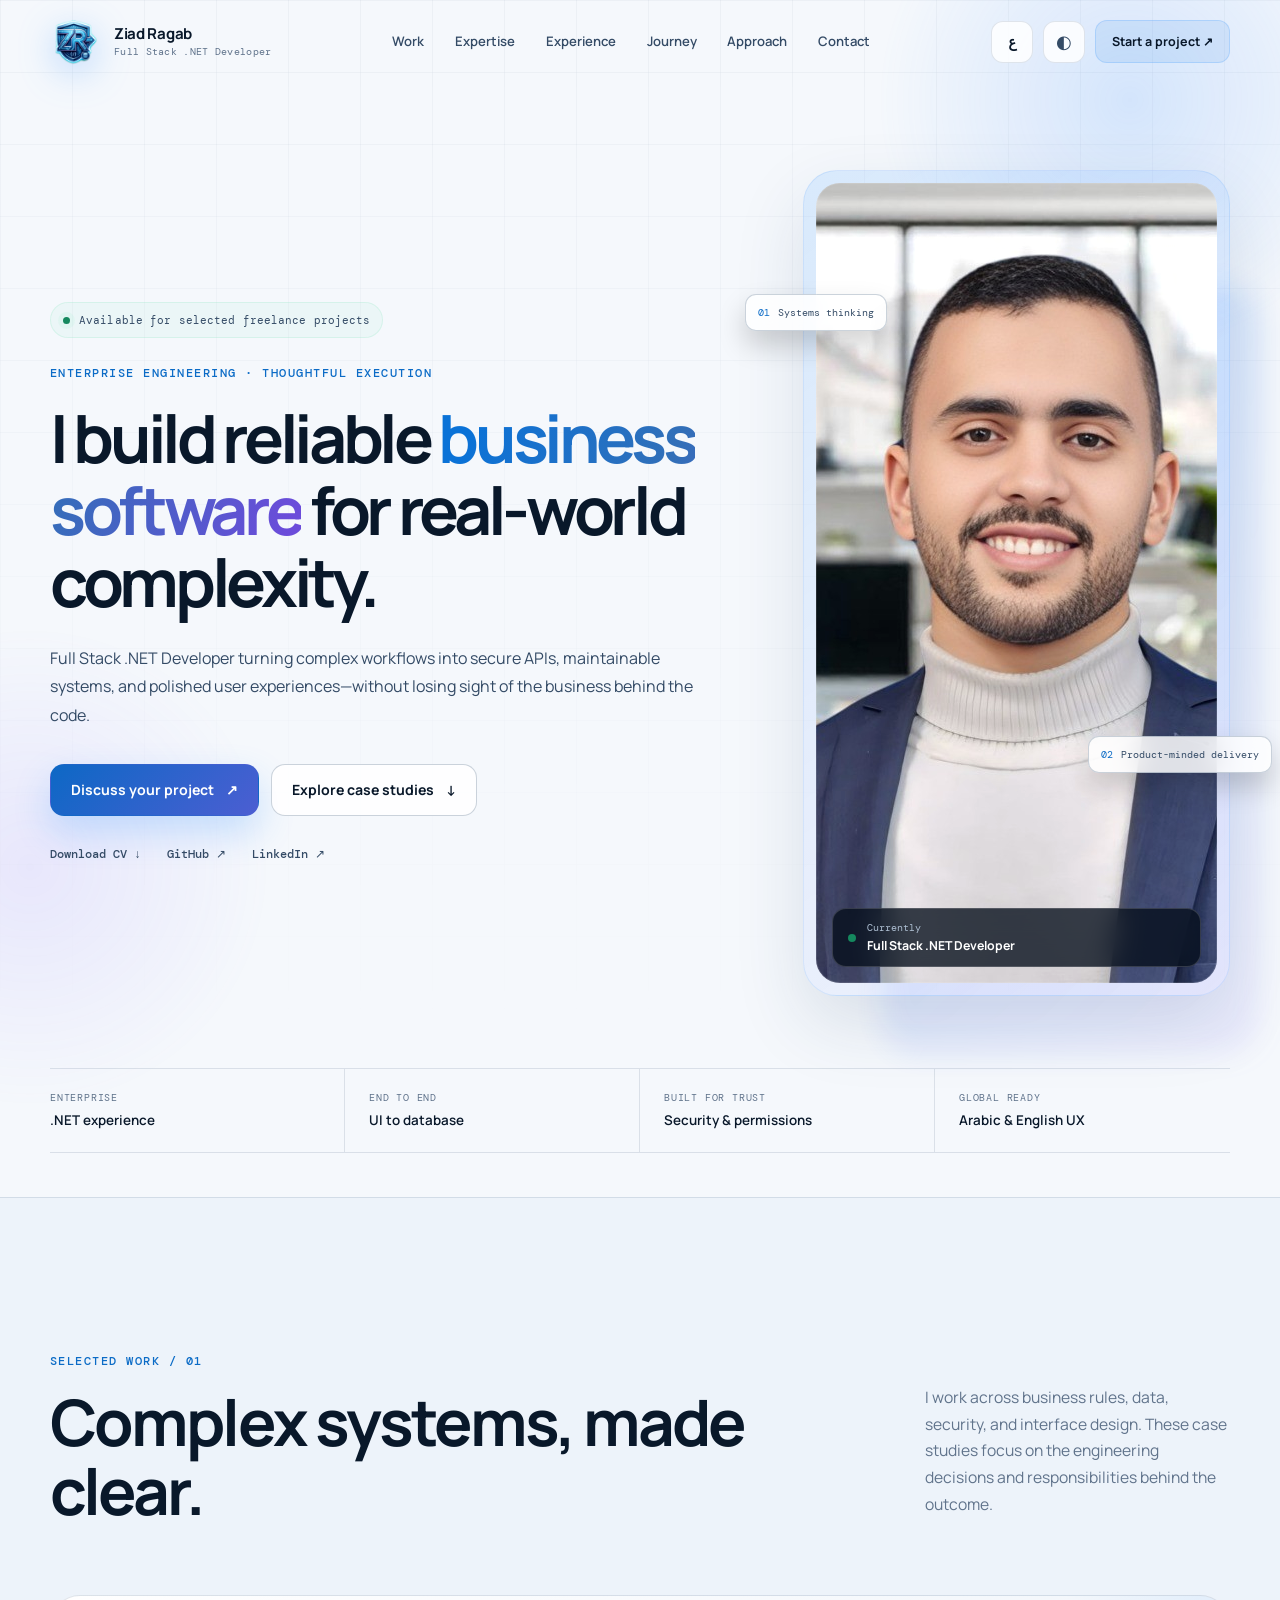
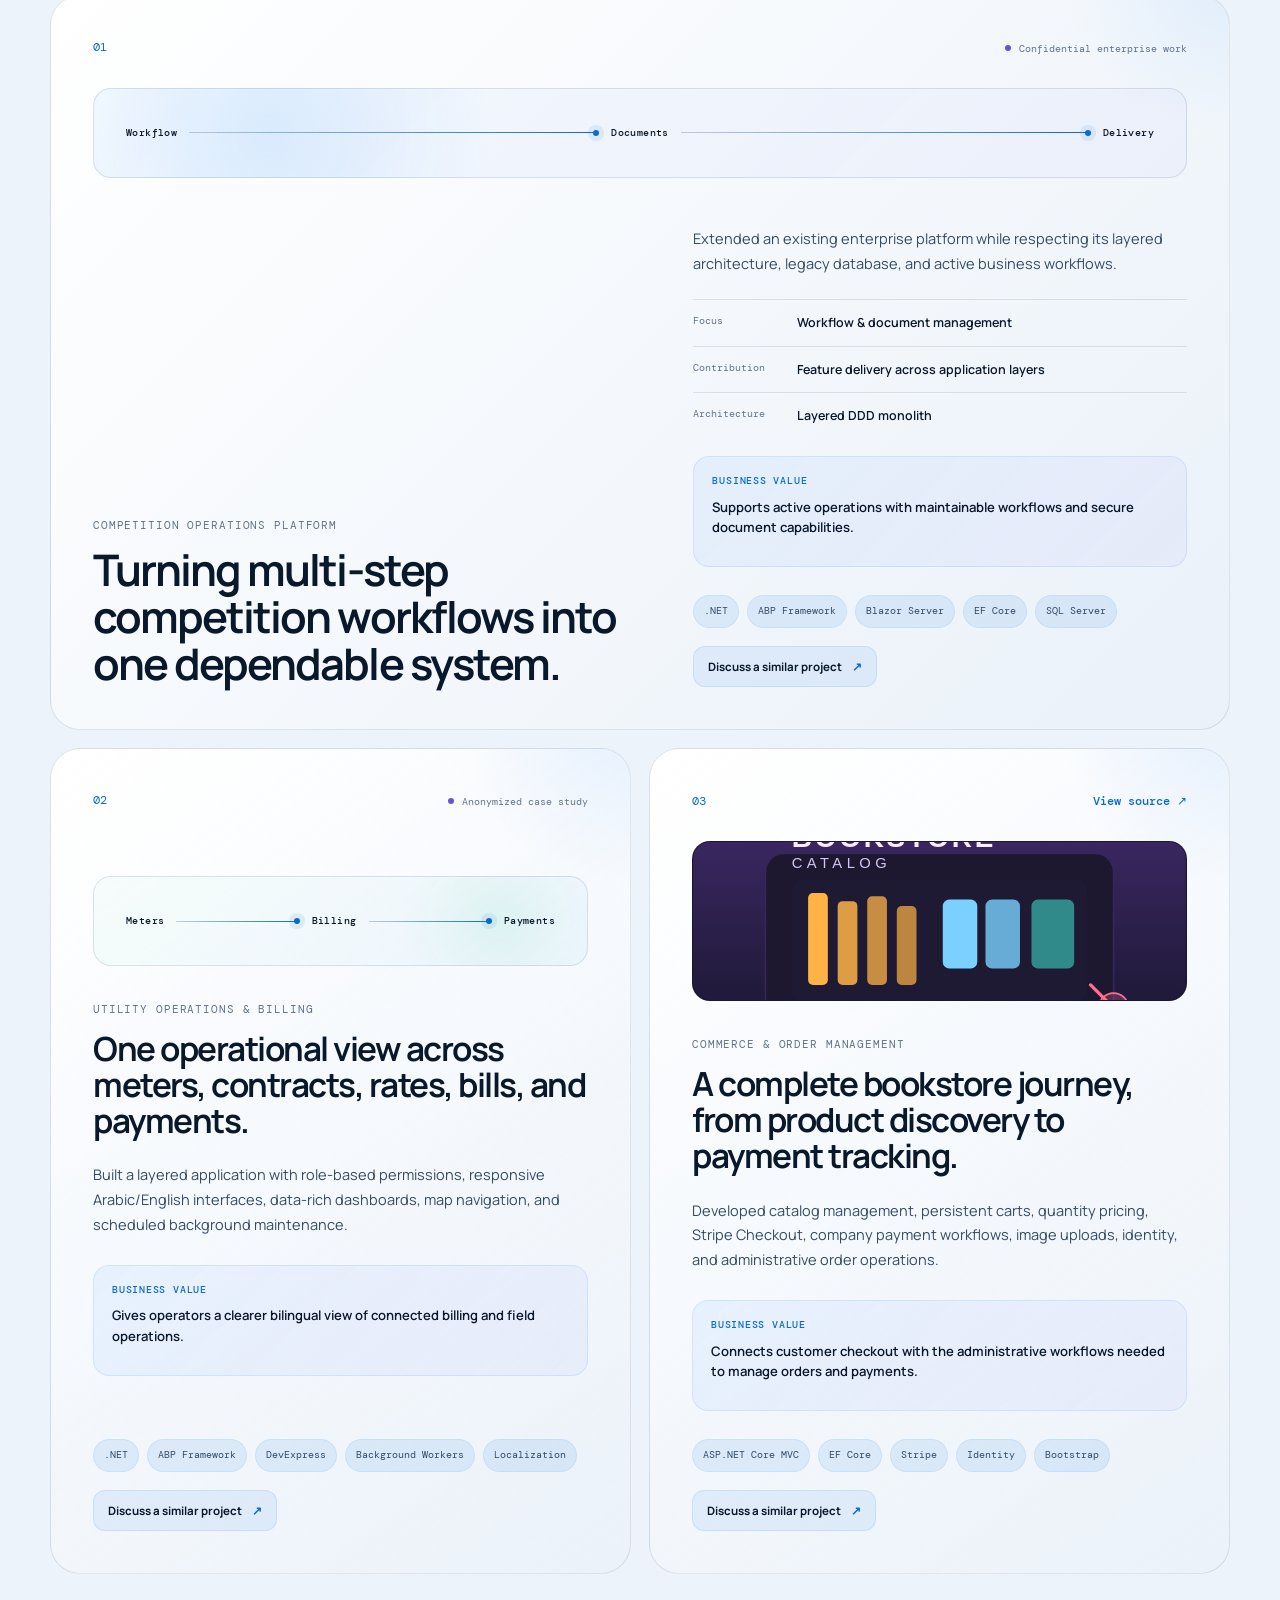
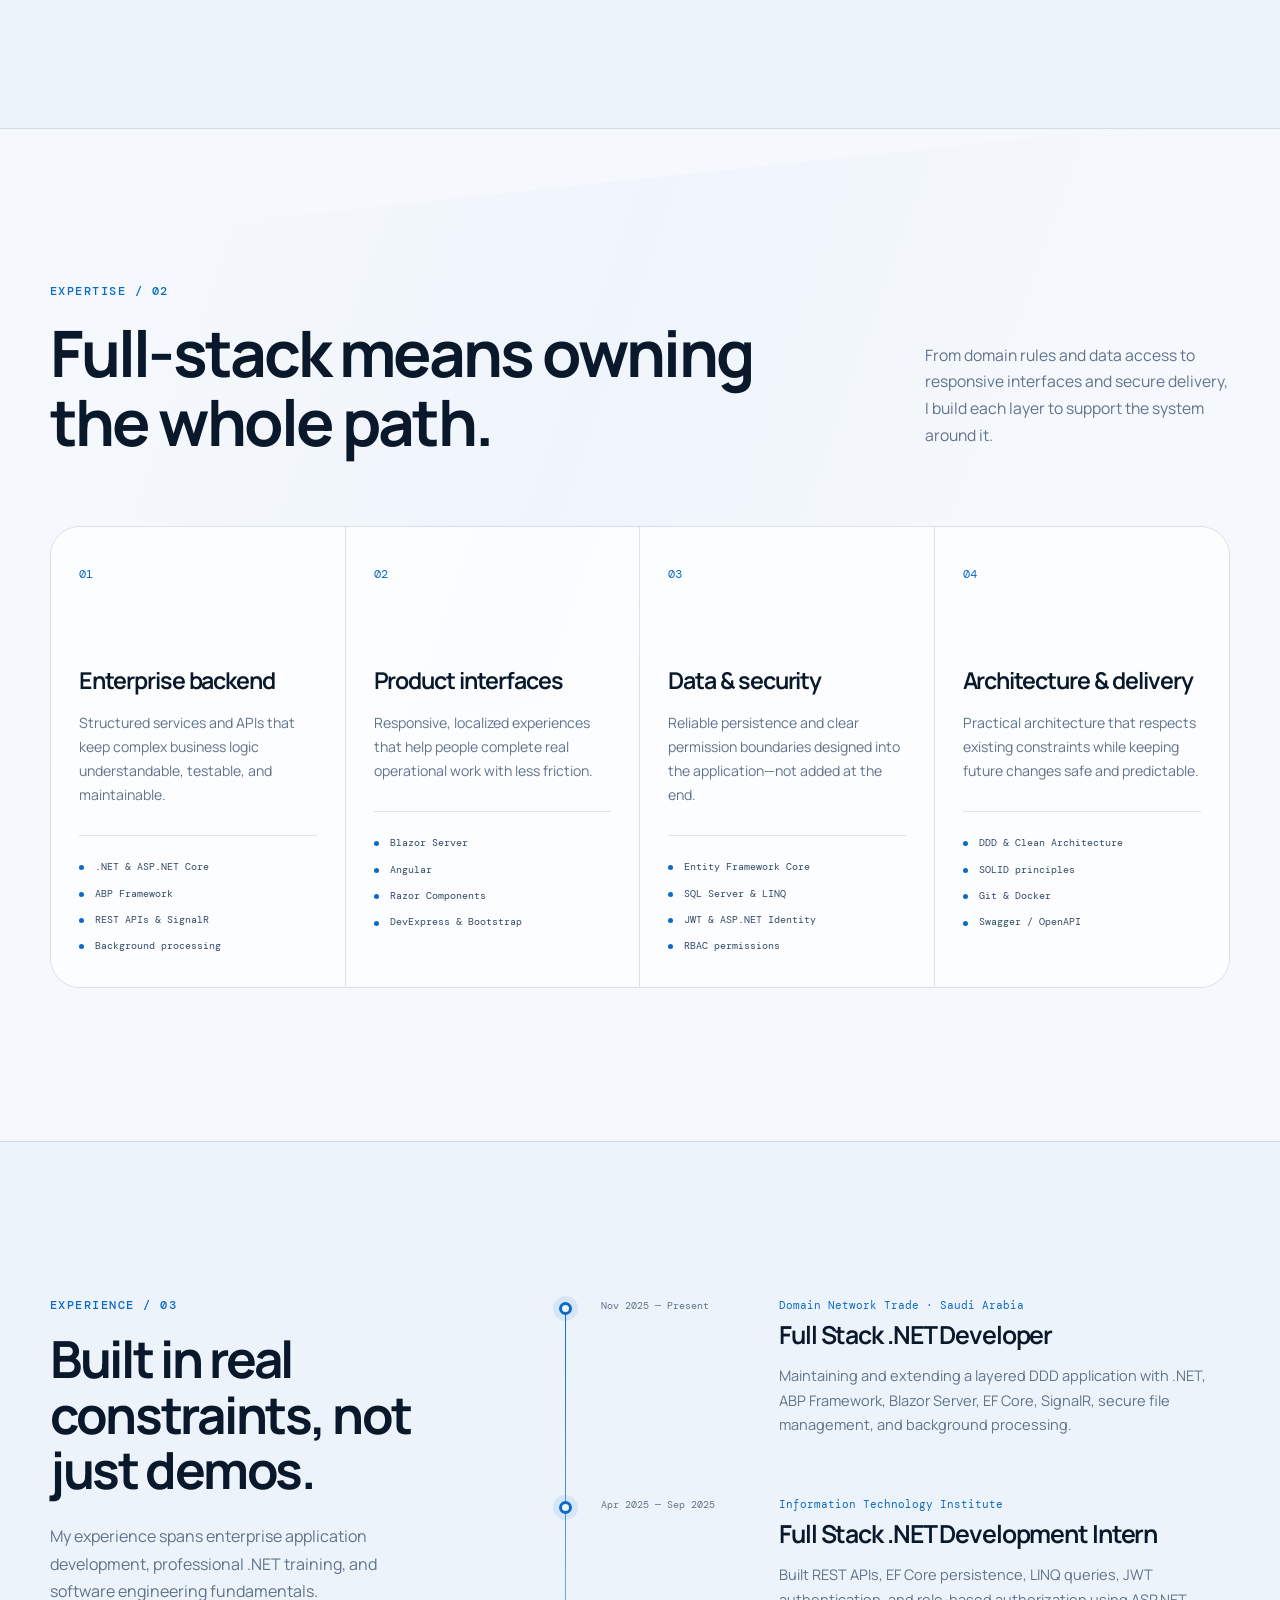
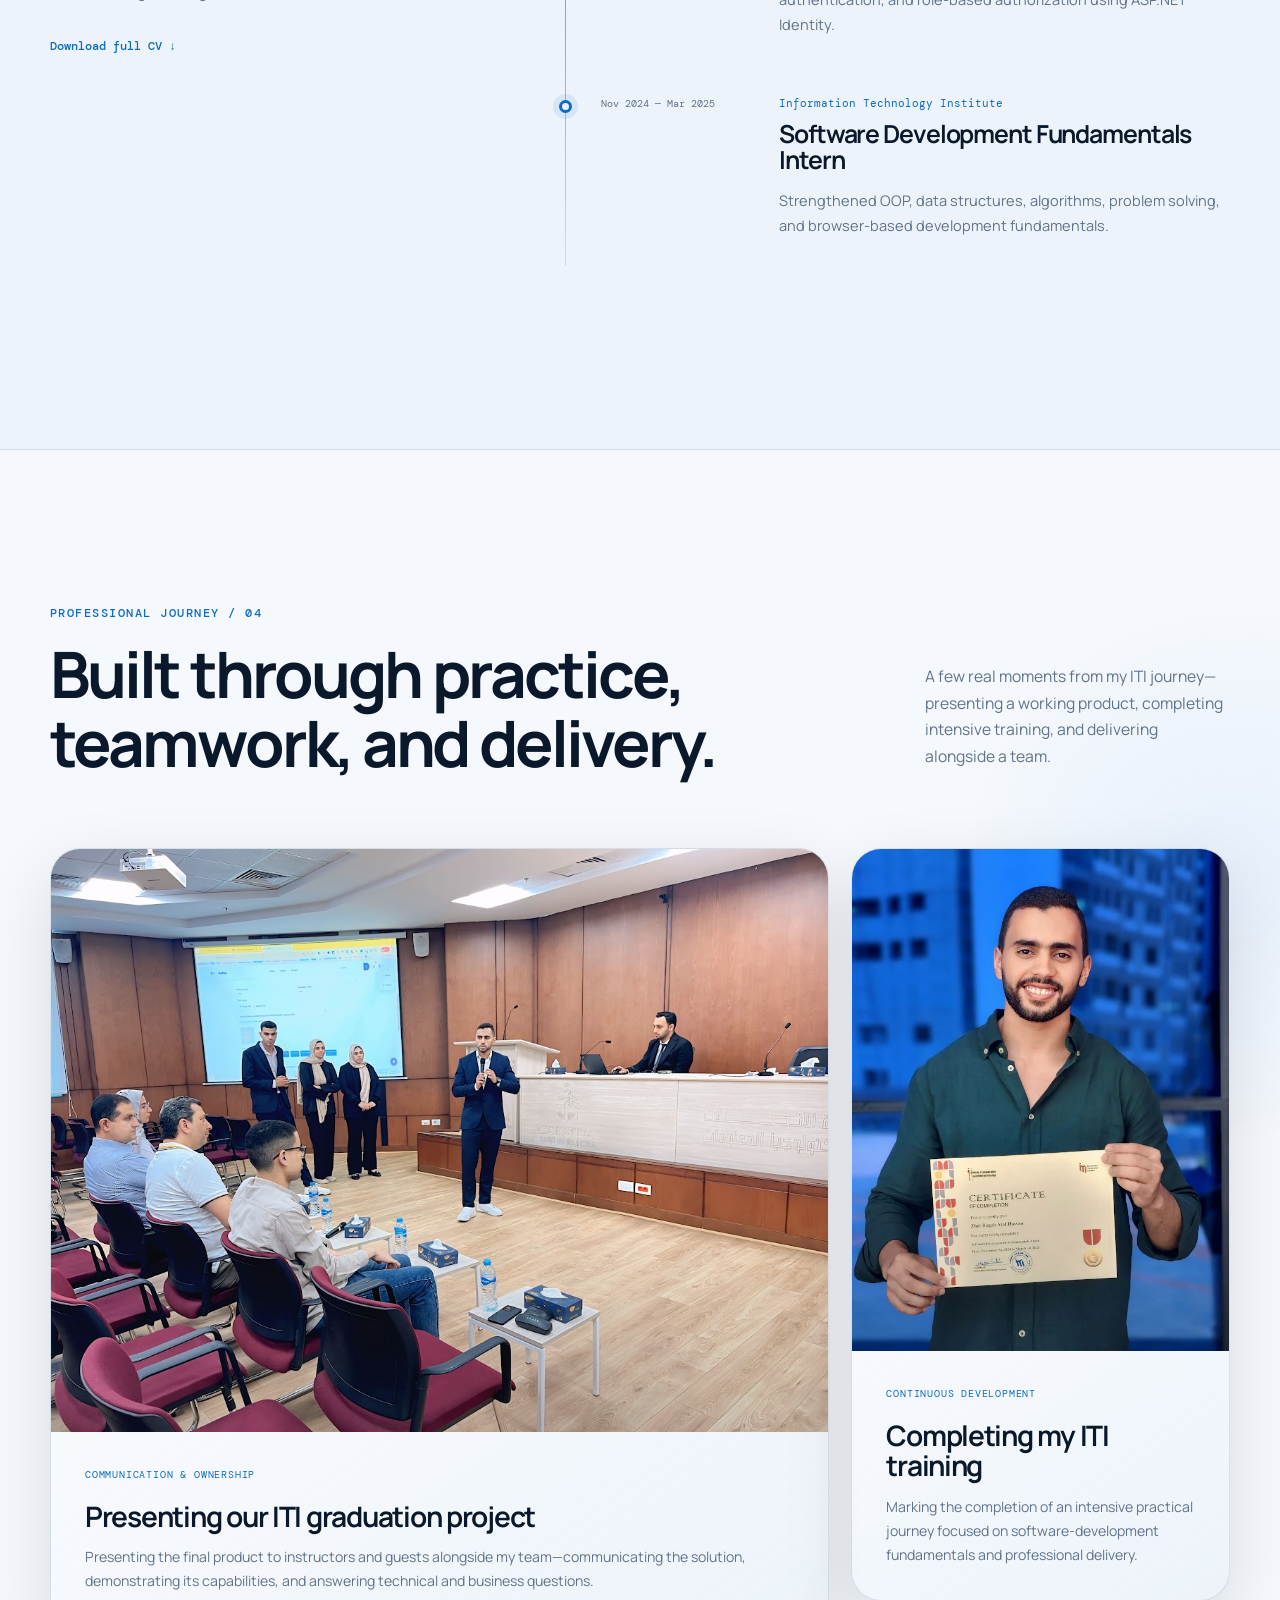
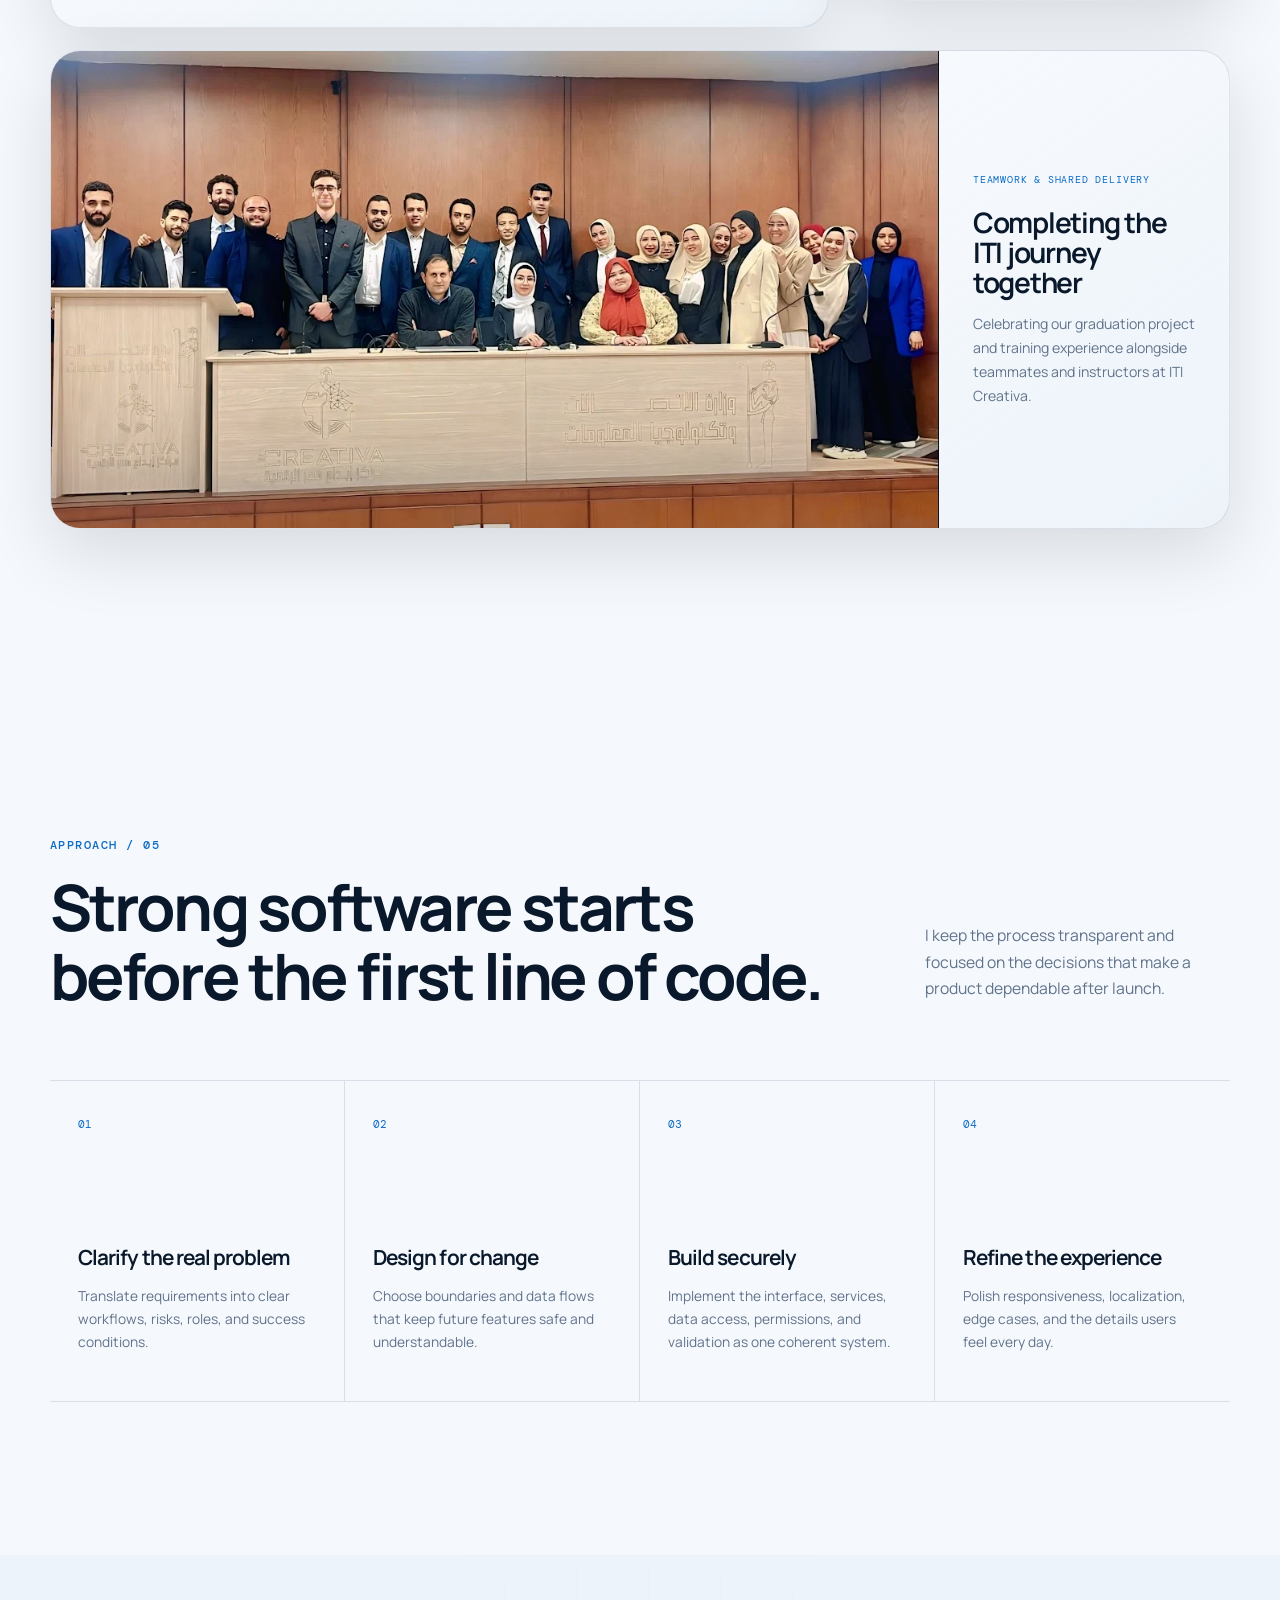
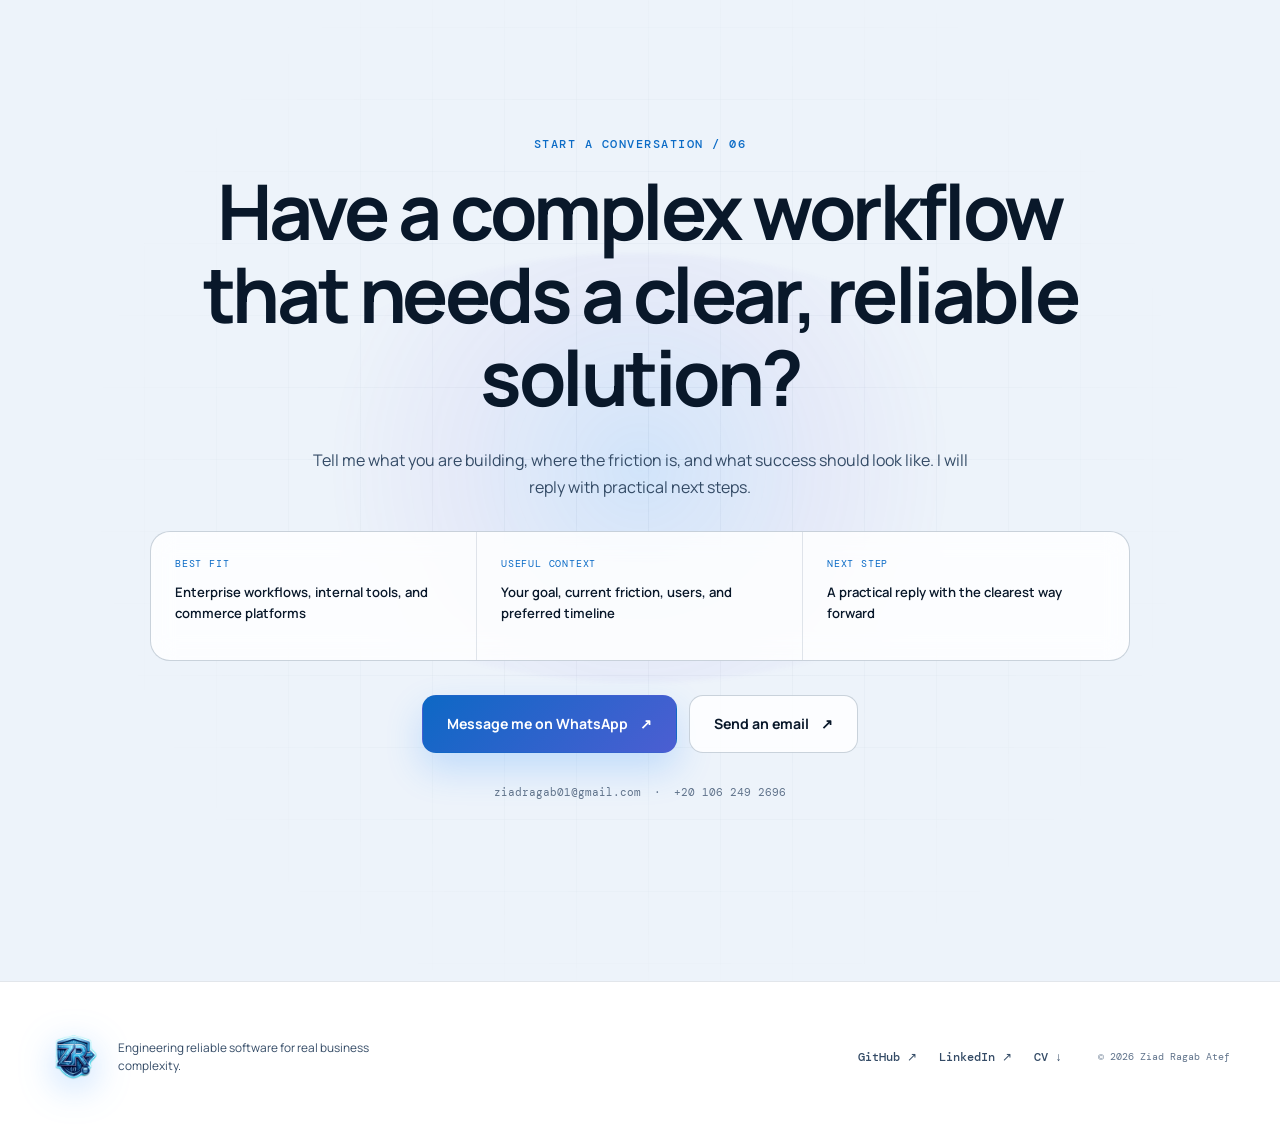
==== index.html @ a50f864d "fix: update favicon size and improve loading for brand images" ====
<!doctype html>
<html lang="en" data-theme="dark">
<head>
  <meta charset="utf-8">
  <meta name="viewport" content="width=device-width, initial-scale=1">
  <meta name="color-scheme" content="dark light">
  <meta name="theme-color" content="#07111f">

  <title data-i18n-content="meta.title">Ziad Ragab Atef | Full Stack .NET Developer</title>
  <meta name="description" content="Full Stack .NET Developer building secure, maintainable enterprise applications with .NET, ABP Framework, Blazor, Angular, and SQL Server." data-i18n-content="meta.description">
  <meta name="author" content="Ziad Ragab Atef">
  <meta name="robots" content="index, follow">
  <link rel="canonical" href="https://ziad-ragab.github.io/my-portfolio/">

  <meta property="og:type" content="website">
  <meta property="og:url" content="https://ziad-ragab.github.io/my-portfolio/">
  <meta property="og:title" content="Ziad Ragab Atef | Full Stack .NET Developer" data-i18n-content="meta.title">
  <meta property="og:description" content="Reliable enterprise software, from business workflows and secure APIs to polished responsive interfaces." data-i18n-content="meta.socialDescription">
  <meta property="og:image" content="https://ziad-ragab.github.io/my-portfolio/assets/og.png">
  <meta property="og:image:alt" content="Ziad Ragab Atef, Full Stack .NET Developer" data-i18n-content="meta.imageAlt">
  <meta name="twitter:card" content="summary_large_image">
  <meta name="twitter:title" content="Ziad Ragab Atef | Full Stack .NET Developer" data-i18n-content="meta.title">
  <meta name="twitter:description" content="Reliable enterprise software, from business workflows and secure APIs to polished responsive interfaces." data-i18n-content="meta.socialDescription">
  <meta name="twitter:image" content="https://ziad-ragab.github.io/my-portfolio/assets/og.png">

  <link rel="icon" type="image/png" sizes="128x128" href="assets/favicon.png">
  <link rel="preload" as="image" href="assets/myPhoto.jpg" type="image/jpeg" fetchpriority="high">
  <link rel="preconnect" href="https://fonts.googleapis.com">
  <link rel="preconnect" href="https://fonts.gstatic.com" crossorigin>
  <link href="https://fonts.googleapis.com/css2?family=DM+Mono:wght@400;500&family=Manrope:wght@400;500;600;700;800&family=Noto+Sans+Arabic:wght@400;500;600;700;800&display=swap" rel="stylesheet">
  <link rel="stylesheet" href="styles.css?v=20260722-9">
  <script src="script.js?v=20260722-9" defer></script>
  <noscript><style>.reveal{opacity:1!important;transform:none!important}</style></noscript>

  <script type="application/ld+json">
  {
    "@context": "https://schema.org",
    "@type": "Person",
    "name": "Ziad Ragab Atef",
    "jobTitle": "Full Stack .NET Developer",
    "email": "mailto:ziadragab01@gmail.com",
    "telephone": "+20 106 249 2696",
    "url": "https://ziad-ragab.github.io/my-portfolio/",
    "sameAs": [
      "https://github.com/Ziad-Ragab",
      "https://www.linkedin.com/in/ziadragab"
    ],
    "knowsAbout": [
      ".NET", "ASP.NET Core", "ABP Framework", "Blazor Server",
      "Angular", "Entity Framework Core", "SQL Server", "SignalR",
      "Domain-Driven Design"
    ]
  }
  </script>
</head>

<body>
  <a class="skip-link" href="#main-content" data-i18n="a11y.skip">Skip to content</a>

  <header class="site-header" id="site-header">
    <div class="shell header-inner">
      <a class="brand" href="#top" aria-label="Ziad Ragab Atef, home">
        <img class="brand-mark" src="assets/favicon.png" alt="" width="52" height="52" aria-hidden="true" decoding="async">
        <span class="brand-copy">
          <strong>Ziad Ragab</strong>
          <span data-i18n="brand.role">Full Stack .NET Developer</span>
        </span>
      </a>

      <button class="nav-toggle" id="nav-toggle" type="button" aria-expanded="false" aria-controls="primary-nav">
        <span></span><span></span><span></span>
        <span class="sr-only" data-i18n="a11y.openNav">Open navigation</span>
      </button>

      <nav class="primary-nav" id="primary-nav" aria-label="Primary navigation">
        <a href="#work" data-i18n="nav.work">Work</a>
        <a href="#expertise" data-i18n="nav.expertise">Expertise</a>
        <a href="#experience" data-i18n="nav.experience">Experience</a>
        <a href="#journey" data-i18n="nav.journey">Journey</a>
        <a href="#approach" data-i18n="nav.approach">Approach</a>
        <a href="#contact" data-i18n="nav.contact">Contact</a>
      </nav>

      <div class="header-actions">
        <button class="language-toggle" id="language-toggle" type="button" aria-label="Switch to Arabic" aria-pressed="false">
          <span aria-hidden="true">ع</span><span class="sr-only" data-i18n="language.switch">Switch to Arabic</span>
        </button>
        <button class="theme-toggle" id="theme-toggle" type="button" aria-label="Switch to light theme" aria-pressed="false">
          <span class="theme-icon" aria-hidden="true">◐</span>
        </button>
        <a class="header-cta" data-contact="whatsapp" href="https://wa.me/201062492696?text=Hi%20Ziad%2C%20I%27d%20like%20to%20discuss%20a%20software%20project." target="_blank" rel="noreferrer"><span data-i18n="actions.startProject">Start a project</span> <span aria-hidden="true">↗</span></a>
      </div>
    </div>
  </header>

  <main id="main-content">
    <section class="hero" id="top">
      <div class="hero-grid" aria-hidden="true"></div>
      <div class="hero-glow hero-glow-one" aria-hidden="true"></div>
      <div class="hero-glow hero-glow-two" aria-hidden="true"></div>

      <div class="shell hero-layout">
        <div class="hero-copy reveal">
          <p class="availability"><span class="availability-dot" aria-hidden="true"></span><span class="availability-text" data-i18n="hero.availability">Available for selected freelance projects</span></p>
          <p class="eyebrow" data-i18n="hero.eyebrow">Enterprise engineering · thoughtful execution</p>
          <h1 data-i18n-html="hero.title">I build reliable <span>business software</span> for real-world complexity.</h1>
          <p class="hero-summary" data-i18n="hero.summary">Full Stack .NET Developer turning complex workflows into secure APIs, maintainable systems, and polished user experiences—without losing sight of the business behind the code.</p>

          <div class="hero-actions">
            <a class="button button-primary" data-contact="whatsapp" href="https://wa.me/201062492696?text=Hi%20Ziad%2C%20I%27d%20like%20to%20discuss%20a%20software%20project." target="_blank" rel="noreferrer"><span data-i18n="actions.discuss">Discuss your project</span> <span aria-hidden="true">↗</span></a>
            <a class="button button-secondary" href="#work"><span data-i18n="actions.explore">Explore case studies</span> <span aria-hidden="true">↓</span></a>
          </div>

          <div class="hero-links" aria-label="Professional links">
            <a href="assets/Ziad-Ragab-CV.pdf" download><span data-i18n="actions.downloadCv">Download CV</span> <span aria-hidden="true">↓</span></a>
            <a href="https://github.com/Ziad-Ragab" target="_blank" rel="noreferrer">GitHub <span aria-hidden="true">↗</span></a>
            <a href="https://www.linkedin.com/in/ziadragab" target="_blank" rel="noreferrer">LinkedIn <span aria-hidden="true">↗</span></a>
          </div>
        </div>

        <div class="hero-visual reveal" data-delay="1">
          <div class="portrait-frame">
            <div class="portrait-accent" aria-hidden="true"></div>
            <img src="assets/myPhoto.jpg" alt="Portrait of Ziad Ragab Atef" width="800" height="800" loading="eager" decoding="async" fetchpriority="high">
            <div class="portrait-caption">
              <span class="status-dot" aria-hidden="true"></span>
              <div>
                <small data-i18n="hero.currently">Currently</small>
                <strong data-i18n="brand.role">Full Stack .NET Developer</strong>
              </div>
            </div>
          </div>
          <div class="visual-note note-top" aria-hidden="true"><span>01</span><b data-i18n="hero.systems">Systems thinking</b></div>
          <div class="visual-note note-bottom" aria-hidden="true"><span>02</span><b data-i18n="hero.product">Product-minded delivery</b></div>
        </div>
      </div>

      <div class="shell proof-bar reveal" data-delay="2" aria-label="Professional strengths">
        <div><span data-i18n="proof.enterprise">Enterprise</span><strong data-i18n="proof.dotnet">.NET experience</strong></div>
        <div><span data-i18n="proof.endToEnd">End to end</span><strong data-i18n="proof.uiData">UI to database</strong></div>
        <div><span data-i18n="proof.trust">Built for trust</span><strong data-i18n="proof.security">Security &amp; permissions</strong></div>
        <div><span data-i18n="proof.global">Global ready</span><strong data-i18n="proof.languages">Arabic &amp; English UX</strong></div>
      </div>
    </section>

    <section class="section section-work" id="work">
      <div class="shell">
        <div class="section-heading reveal">
          <div>
            <p class="section-kicker">Selected work / 01</p>
            <h2>Complex systems, made clear.</h2>
          </div>
          <p>I work across business rules, data, security, and interface design. These case studies focus on the engineering decisions and responsibilities behind the outcome.</p>
        </div>

        <div class="case-studies">
          <article class="case-card case-featured reveal">
            <div class="case-topline">
              <span class="case-index">01</span>
              <span class="case-status"><i aria-hidden="true"></i> Confidential enterprise work</span>
            </div>
            <div class="case-visual case-visual-flow" aria-label="Workflow, documents, and delivery">
              <span>Workflow</span><i aria-hidden="true"></i><span>Documents</span><i aria-hidden="true"></i><span>Delivery</span>
            </div>
            <div class="case-layout">
              <div class="case-title">
                <p class="case-type">Competition operations platform</p>
                <h3>Turning multi-step competition workflows into one dependable system.</h3>
              </div>
              <div class="case-body">
                <p>Extended an existing enterprise platform while respecting its layered architecture, legacy database, and active business workflows.</p>
                <div class="case-facts">
                  <div><span>Focus</span><strong>Workflow &amp; document management</strong></div>
                  <div><span>Contribution</span><strong>Feature delivery across application layers</strong></div>
                  <div><span>Architecture</span><strong>Layered DDD monolith</strong></div>
                </div>
                <div class="case-outcome">
                  <span>Business value</span>
                  <p>Supports active operations with maintainable workflows and secure document capabilities.</p>
                </div>
                <ul class="tag-list" aria-label="Technologies used">
                  <li>.NET</li><li>ABP Framework</li><li>Blazor Server</li><li>EF Core</li><li>SQL Server</li>
                </ul>
                <a class="case-cta" data-case-contact="competition" href="https://wa.me/201062492696" target="_blank" rel="noreferrer"><span>Discuss a similar project</span><i aria-hidden="true">↗</i></a>
              </div>
            </div>
          </article>

          <article class="case-card reveal">
            <div class="case-topline">
              <span class="case-index">02</span>
              <span class="case-status"><i aria-hidden="true"></i> Anonymized case study</span>
            </div>
            <div class="case-visual case-visual-flow case-visual-utility" aria-label="Meters, billing, and payments">
              <span>Meters</span><i aria-hidden="true"></i><span>Billing</span><i aria-hidden="true"></i><span>Payments</span>
            </div>
            <div class="case-title">
              <p class="case-type">Utility operations &amp; billing</p>
              <h3>One operational view across meters, contracts, rates, bills, and payments.</h3>
            </div>
            <p class="case-summary">Built a layered application with role-based permissions, responsive Arabic/English interfaces, data-rich dashboards, map navigation, and scheduled background maintenance.</p>
            <div class="case-outcome">
              <span>Business value</span>
              <p>Gives operators a clearer bilingual view of connected billing and field operations.</p>
            </div>
            <ul class="tag-list" aria-label="Technologies used">
              <li>.NET</li><li>ABP Framework</li><li>DevExpress</li><li>Background Workers</li><li>Localization</li>
            </ul>
            <a class="case-cta" data-case-contact="utility" href="https://wa.me/201062492696" target="_blank" rel="noreferrer"><span>Discuss a similar project</span><i aria-hidden="true">↗</i></a>
          </article>

          <article class="case-card reveal" data-delay="1">
            <div class="case-topline">
              <span class="case-index">03</span>
              <a class="case-link" href="https://github.com/Ziad-Ragab/ZiadBookStore" target="_blank" rel="noreferrer">View source <span aria-hidden="true">↗</span></a>
            </div>
            <div class="case-visual case-visual-image" aria-hidden="true">
              <img src="assets/projects/bookstore.svg" alt="" width="600" height="380" loading="lazy" decoding="async">
            </div>
            <div class="case-title">
              <p class="case-type">Commerce &amp; order management</p>
              <h3>A complete bookstore journey, from product discovery to payment tracking.</h3>
            </div>
            <p class="case-summary">Developed catalog management, persistent carts, quantity pricing, Stripe Checkout, company payment workflows, image uploads, identity, and administrative order operations.</p>
            <div class="case-outcome">
              <span>Business value</span>
              <p>Connects customer checkout with the administrative workflows needed to manage orders and payments.</p>
            </div>
            <ul class="tag-list" aria-label="Technologies used">
              <li>ASP.NET Core MVC</li><li>EF Core</li><li>Stripe</li><li>Identity</li><li>Bootstrap</li>
            </ul>
            <a class="case-cta" data-case-contact="commerce" href="https://wa.me/201062492696" target="_blank" rel="noreferrer"><span>Discuss a similar project</span><i aria-hidden="true">↗</i></a>
          </article>
        </div>
      </div>
    </section>

    <section class="section section-expertise" id="expertise">
      <div class="shell">
        <div class="section-heading reveal">
          <div>
            <p class="section-kicker">Expertise / 02</p>
            <h2>Full-stack means owning the whole path.</h2>
          </div>
          <p>From domain rules and data access to responsive interfaces and secure delivery, I build each layer to support the system around it.</p>
        </div>

        <div class="expertise-grid">
          <article class="expertise-card reveal">
            <span class="expertise-number">01</span>
            <h3>Enterprise backend</h3>
            <p>Structured services and APIs that keep complex business logic understandable, testable, and maintainable.</p>
            <ul><li>.NET &amp; ASP.NET Core</li><li>ABP Framework</li><li>REST APIs &amp; SignalR</li><li>Background processing</li></ul>
          </article>
          <article class="expertise-card reveal" data-delay="1">
            <span class="expertise-number">02</span>
            <h3>Product interfaces</h3>
            <p>Responsive, localized experiences that help people complete real operational work with less friction.</p>
            <ul><li>Blazor Server</li><li>Angular</li><li>Razor Components</li><li>DevExpress &amp; Bootstrap</li></ul>
          </article>
          <article class="expertise-card reveal" data-delay="2">
            <span class="expertise-number">03</span>
            <h3>Data &amp; security</h3>
            <p>Reliable persistence and clear permission boundaries designed into the application—not added at the end.</p>
            <ul><li>Entity Framework Core</li><li>SQL Server &amp; LINQ</li><li>JWT &amp; ASP.NET Identity</li><li>RBAC permissions</li></ul>
          </article>
          <article class="expertise-card reveal" data-delay="3">
            <span class="expertise-number">04</span>
            <h3>Architecture &amp; delivery</h3>
            <p>Practical architecture that respects existing constraints while keeping future changes safe and predictable.</p>
            <ul><li>DDD &amp; Clean Architecture</li><li>SOLID principles</li><li>Git &amp; Docker</li><li>Swagger / OpenAPI</li></ul>
          </article>
        </div>
      </div>
    </section>

    <section class="section section-experience" id="experience">
      <div class="shell experience-layout">
        <div class="experience-intro reveal">
          <p class="section-kicker">Experience / 03</p>
          <h2>Built in real constraints, not just demos.</h2>
          <p>My experience spans enterprise application development, professional .NET training, and software engineering fundamentals.</p>
          <a class="text-link" href="assets/Ziad-Ragab-CV.pdf" download>Download full CV <span aria-hidden="true">↓</span></a>
        </div>

        <div class="timeline">
          <article class="timeline-item reveal">
            <div class="timeline-marker" aria-hidden="true"></div>
            <div class="timeline-date">Nov 2025 — Present</div>
            <div class="timeline-content">
              <p class="timeline-company">Domain Network Trade · Saudi Arabia</p>
              <h3>Full Stack .NET Developer</h3>
              <p>Maintaining and extending a layered DDD application with .NET, ABP Framework, Blazor Server, EF Core, SignalR, secure file management, and background processing.</p>
            </div>
          </article>
          <article class="timeline-item reveal">
            <div class="timeline-marker" aria-hidden="true"></div>
            <div class="timeline-date">Apr 2025 — Sep 2025</div>
            <div class="timeline-content">
              <p class="timeline-company">Information Technology Institute</p>
              <h3>Full Stack .NET Development Intern</h3>
              <p>Built REST APIs, EF Core persistence, LINQ queries, JWT authentication, and role-based authorization using ASP.NET Identity.</p>
            </div>
          </article>
          <article class="timeline-item reveal">
            <div class="timeline-marker" aria-hidden="true"></div>
            <div class="timeline-date">Nov 2024 — Mar 2025</div>
            <div class="timeline-content">
              <p class="timeline-company">Information Technology Institute</p>
              <h3>Software Development Fundamentals Intern</h3>
              <p>Strengthened OOP, data structures, algorithms, problem solving, and browser-based development fundamentals.</p>
            </div>
          </article>
        </div>
      </div>
    </section>

    <section class="section section-journey" id="journey" aria-labelledby="journey-title">
      <div class="shell">
        <div class="section-heading reveal">
          <div>
            <p class="section-kicker">Professional journey / 04</p>
            <h2 id="journey-title">Built through practice, teamwork, and delivery.</h2>
          </div>
          <p>A few real moments from my ITI journey—presenting a working product, completing intensive training, and delivering alongside a team.</p>
        </div>

        <div class="journey-grid">
          <figure class="journey-card journey-card-presentation reveal">
            <div class="journey-media">
              <img src="assets/journey/iti-graduation-presentation.webp" width="1103" height="722" loading="lazy" decoding="async" alt="Ziad Ragab presenting his ITI graduation project to instructors and guests alongside his team.">
            </div>
            <figcaption>
              <span class="journey-label">Communication &amp; ownership</span>
              <h3>Presenting our ITI graduation project</h3>
              <p>Presenting the final product to instructors and guests alongside my team—communicating the solution, demonstrating its capabilities, and answering technical and business questions.</p>
            </figcaption>
          </figure>

          <figure class="journey-card journey-card-certificate reveal" data-delay="1">
            <div class="journey-media">
              <img src="assets/journey/iti-certificate.webp" width="620" height="827" loading="lazy" decoding="async" alt="Ziad Ragab holding his ITI training completion certificate.">
            </div>
            <figcaption>
              <span class="journey-label">Continuous development</span>
              <h3>Completing my ITI training</h3>
              <p>Marking the completion of an intensive practical journey focused on software-development fundamentals and professional delivery.</p>
            </figcaption>
          </figure>

          <figure class="journey-card journey-card-team reveal" data-delay="2">
            <div class="journey-media">
              <img src="assets/journey/iti-team.webp" width="1104" height="593" loading="lazy" decoding="async" alt="Ziad Ragab with ITI teammates and instructors after the graduation project presentation.">
            </div>
            <figcaption>
              <span class="journey-label">Teamwork &amp; shared delivery</span>
              <h3>Completing the ITI journey together</h3>
              <p>Celebrating our graduation project and training experience alongside teammates and instructors at ITI Creativa.</p>
            </figcaption>
          </figure>
        </div>
      </div>
    </section>

    <section class="section section-approach" id="approach">
      <div class="shell">
        <div class="section-heading reveal">
          <div>
            <p class="section-kicker">Approach / 05</p>
            <h2>Strong software starts before the first line of code.</h2>
          </div>
          <p>I keep the process transparent and focused on the decisions that make a product dependable after launch.</p>
        </div>

        <ol class="process-list">
          <li class="reveal"><span>01</span><div><h3>Clarify the real problem</h3><p>Translate requirements into clear workflows, risks, roles, and success conditions.</p></div></li>
          <li class="reveal" data-delay="1"><span>02</span><div><h3>Design for change</h3><p>Choose boundaries and data flows that keep future features safe and understandable.</p></div></li>
          <li class="reveal" data-delay="2"><span>03</span><div><h3>Build securely</h3><p>Implement the interface, services, data access, permissions, and validation as one coherent system.</p></div></li>
          <li class="reveal" data-delay="3"><span>04</span><div><h3>Refine the experience</h3><p>Polish responsiveness, localization, edge cases, and the details users feel every day.</p></div></li>
        </ol>
      </div>
    </section>

    <section class="contact" id="contact">
      <div class="contact-glow" aria-hidden="true"></div>
      <div class="shell contact-inner reveal">
        <p class="section-kicker">Start a conversation / 06</p>
        <h2>Have a complex workflow that needs a clear, reliable solution?</h2>
        <p>Tell me what you are building, where the friction is, and what success should look like. I will reply with practical next steps.</p>
        <div class="contact-brief" aria-label="Project conversation guide">
          <div><span>Best fit</span><strong>Enterprise workflows, internal tools, and commerce platforms</strong></div>
          <div><span>Useful context</span><strong>Your goal, current friction, users, and preferred timeline</strong></div>
          <div><span>Next step</span><strong>A practical reply with the clearest way forward</strong></div>
        </div>
        <div class="contact-actions">
          <a class="button button-primary button-large" data-contact="whatsapp" href="https://wa.me/201062492696?text=Hi%20Ziad%2C%20I%27d%20like%20to%20discuss%20a%20software%20project." target="_blank" rel="noreferrer">Message me on WhatsApp <span aria-hidden="true">↗</span></a>
          <a class="button button-secondary button-large" href="mailto:ziadragab01@gmail.com?subject=Software%20project%20inquiry">Send an email <span aria-hidden="true">↗</span></a>
        </div>
        <div class="contact-details">
          <a href="mailto:ziadragab01@gmail.com">ziadragab01@gmail.com</a>
          <span aria-hidden="true">·</span>
          <a href="tel:+201062492696">+20 106 249 2696</a>
        </div>
      </div>
    </section>
  </main>

  <footer class="site-footer">
    <div class="shell footer-inner">
      <div>
        <a class="brand footer-brand" href="#top" aria-label="Back to top"><img class="brand-mark" src="assets/favicon.png" alt="" width="52" height="52" aria-hidden="true" loading="lazy" decoding="async"></a>
        <p>Engineering reliable software for real business complexity.</p>
      </div>
      <div class="footer-links">
        <a href="https://github.com/Ziad-Ragab" target="_blank" rel="noreferrer">GitHub <span aria-hidden="true">↗</span></a>
        <a href="https://www.linkedin.com/in/ziadragab" target="_blank" rel="noreferrer">LinkedIn <span aria-hidden="true">↗</span></a>
        <a href="assets/Ziad-Ragab-CV.pdf" download>CV <span aria-hidden="true">↓</span></a>
      </div>
      <p class="copyright">© <span id="year">2026</span> Ziad Ragab Atef</p>
    </div>
  </footer>

  <a class="floating-contact" data-contact="whatsapp" href="https://wa.me/201062492696?text=Hi%20Ziad%2C%20I%27d%20like%20to%20discuss%20a%20software%20project." target="_blank" rel="noreferrer" aria-label="Message Ziad on WhatsApp">
    <span aria-hidden="true">↗</span><strong>Let's talk</strong>
  </a>
</body>
</html>
---- styles.css ----
:root {
  --bg: #07111f;
  --bg-soft: #0a1626;
  --surface: #0d1b2d;
  --surface-strong: #11233a;
  --surface-glass: rgba(13, 27, 45, 0.78);
  --text: #eef4fb;
  --heading: #ffffff;
  --muted: #9eb0c7;
  --muted-strong: #c6d2e2;
  --accent: #59a8ff;
  --accent-strong: #0d68c5;
  --accent-soft: rgba(89, 168, 255, 0.12);
  --violet: #8b78ff;
  --line: rgba(177, 203, 235, 0.14);
  --line-strong: rgba(177, 203, 235, 0.25);
  --success: #6de0b3;
  --shadow: 0 28px 80px rgba(0, 0, 0, 0.3);
  --header-height: 84px;
  --radius-sm: 12px;
  --radius-md: 20px;
  --radius-lg: 30px;
  --shell: min(1180px, calc(100vw - 48px));
  --font: "Manrope", "Segoe UI", sans-serif;
  --mono: "DM Mono", Consolas, monospace;
}

:root[data-theme="light"] {
  --bg: #f5f8fc;
  --bg-soft: #edf3fa;
  --surface: #ffffff;
  --surface-strong: #eaf1f9;
  --surface-glass: rgba(255, 255, 255, 0.84);
  --text: #24364c;
  --heading: #09182a;
  --muted: #60738b;
  --muted-strong: #344b66;
  --accent: #0b6bc6;
  --accent-strong: #0d68c5;
  --accent-soft: rgba(20, 120, 220, 0.1);
  --violet: #6553df;
  --line: rgba(22, 55, 91, 0.12);
  --line-strong: rgba(22, 55, 91, 0.22);
  --success: #15885e;
  --shadow: 0 28px 70px rgba(29, 62, 99, 0.13);
}

*,
*::before,
*::after {
  box-sizing: border-box;
}

html {
  scroll-behavior: smooth;
  scroll-padding-top: calc(var(--header-height) + 24px);
}

body {
  margin: 0;
  min-width: 320px;
  overflow-x: hidden;
  color: var(--text);
  background: var(--bg);
  font-family: var(--font);
  font-size: 16px;
  line-height: 1.7;
  -webkit-font-smoothing: antialiased;
}

body::selection {
  color: #06101e;
  background: #8cc4ff;
}

img {
  display: block;
  max-width: 100%;
}

button,
a {
  font: inherit;
}

a {
  color: inherit;
}

button {
  color: inherit;
}

h1,
h2,
h3,
p {
  margin-top: 0;
}

h1,
h2,
h3 {
  color: var(--heading);
  letter-spacing: -0.045em;
  line-height: 1.08;
}

h2 {
  max-width: 820px;
  margin-bottom: 0;
  font-size: clamp(2.35rem, 5vw, 4.6rem);
  font-weight: 700;
}

h3 {
  font-weight: 650;
}

:focus-visible {
  outline: 3px solid var(--accent);
  outline-offset: 4px;
}

.shell {
  width: var(--shell);
  margin-inline: auto;
}

.sr-only {
  position: absolute;
  width: 1px;
  height: 1px;
  padding: 0;
  margin: -1px;
  overflow: hidden;
  clip: rect(0, 0, 0, 0);
  white-space: nowrap;
  border: 0;
}

.skip-link {
  position: fixed;
  z-index: 999;
  top: 12px;
  left: 12px;
  padding: 10px 16px;
  color: #07111f;
  background: #ffffff;
  border-radius: 8px;
  transform: translateY(-150%);
  transition: transform 180ms ease;
}

.skip-link:focus {
  transform: translateY(0);
}

.site-header {
  position: fixed;
  z-index: 100;
  top: 0;
  right: 0;
  left: 0;
  height: var(--header-height);
  border-bottom: 1px solid transparent;
  transition: background 200ms ease, border-color 200ms ease, box-shadow 200ms ease;
}

.site-header.is-scrolled {
  background: var(--surface-glass);
  border-color: var(--line);
  box-shadow: 0 10px 34px rgba(0, 0, 0, 0.08);
  backdrop-filter: blur(20px);
}

.header-inner {
  display: grid;
  grid-template-columns: auto 1fr auto;
  gap: 36px;
  align-items: center;
  height: 100%;
}

.brand {
  display: inline-flex;
  gap: 12px;
  align-items: center;
  color: var(--heading);
  text-decoration: none;
}

.brand-mark {
  display: block;
  width: 52px;
  height: 52px;
  flex: 0 0 auto;
  object-fit: contain;
  filter: drop-shadow(0 10px 18px rgba(45, 143, 255, 0.3));
}

.brand-copy {
  display: grid;
  line-height: 1.2;
}

.brand-copy strong {
  font-size: 0.94rem;
  letter-spacing: -0.02em;
}

.brand-copy span {
  margin-top: 3px;
  color: var(--muted);
  font-family: var(--mono);
  font-size: 0.63rem;
  letter-spacing: 0.03em;
}

.primary-nav {
  display: flex;
  gap: clamp(18px, 2.4vw, 34px);
  justify-content: center;
  align-items: center;
}

.primary-nav a {
  position: relative;
  padding: 8px 0;
  color: var(--muted-strong);
  font-size: 0.82rem;
  font-weight: 600;
  text-decoration: none;
  transition: color 160ms ease;
}

.primary-nav a::after {
  position: absolute;
  right: 0;
  bottom: 2px;
  left: 0;
  height: 1px;
  content: "";
  background: var(--accent);
  transform: scaleX(0);
  transform-origin: right;
  transition: transform 180ms ease;
}

.primary-nav a:hover,
.primary-nav a.is-active {
  color: var(--heading);
}

.primary-nav a:hover::after,
.primary-nav a.is-active::after {
  transform: scaleX(1);
  transform-origin: left;
}

.header-actions {
  display: flex;
  gap: 10px;
  align-items: center;
}

.theme-toggle,
.language-toggle,
.nav-toggle {
  display: inline-grid;
  place-items: center;
  width: 42px;
  height: 42px;
  padding: 0;
  cursor: pointer;
  color: var(--muted-strong);
  background: var(--surface-glass);
  border: 1px solid var(--line);
  border-radius: 12px;
  transition: color 160ms ease, background 160ms ease, border-color 160ms ease;
}

.theme-toggle:hover,
.language-toggle:hover,
.nav-toggle:hover {
  color: var(--heading);
  background: var(--surface-strong);
  border-color: var(--line-strong);
}

.theme-icon {
  font-size: 1.1rem;
}

.language-toggle {
  display: inline-grid;
  place-items: center;
  width: 42px;
  height: 42px;
  padding: 0;
  cursor: pointer;
  color: var(--heading);
  background: var(--surface-glass);
  border: 1px solid var(--line);
  border-radius: 12px;
  font-family: "Noto Sans Arabic", var(--font);
  font-size: 0.8rem;
  font-weight: 700;
  transition: color 160ms ease, background 160ms ease, border-color 160ms ease;
}

.visual-note b {
  font: inherit;
}

:root[lang="ar"] body {
  font-family: "Noto Sans Arabic", var(--font);
}

:root[lang="ar"] .brand-copy span,
:root[lang="ar"] .eyebrow,
:root[lang="ar"] .section-kicker,
:root[lang="ar"] .timeline-date {
  font-family: "Noto Sans Arabic", var(--mono);
}

:root[dir="rtl"] .primary-nav a::after {
  transform-origin: left;
}

:root[dir="rtl"] .primary-nav a:hover::after,
:root[dir="rtl"] .primary-nav a.is-active::after {
  transform-origin: right;
}

:root[dir="rtl"] .availability,
:root[dir="rtl"] .brand,
:root[dir="rtl"] .button,
:root[dir="rtl"] .header-cta,
:root[dir="rtl"] .hero-links a,
:root[dir="rtl"] .case-status,
:root[dir="rtl"] .case-link,
:root[dir="rtl"] .text-link,
:root[dir="rtl"] .floating-contact {
  direction: rtl;
}

:root[dir="rtl"] .hero-copy,
:root[dir="rtl"] .section-heading,
:root[dir="rtl"] .case-card,
:root[dir="rtl"] .expertise-card,
:root[dir="rtl"] .experience-intro,
:root[dir="rtl"] .timeline-content,
:root[dir="rtl"] .journey-card figcaption,
:root[dir="rtl"] .process-list,
:root[dir="rtl"] .contact-inner,
:root[dir="rtl"] .site-footer {
  text-align: right;
}

.header-cta {
  padding: 10px 16px;
  color: var(--heading);
  background: var(--accent-soft);
  border: 1px solid rgba(89, 168, 255, 0.28);
  border-radius: 12px;
  font-size: 0.78rem;
  font-weight: 700;
  text-decoration: none;
  transition: transform 160ms ease, background 160ms ease, border-color 160ms ease;
}

.header-cta:hover {
  background: rgba(89, 168, 255, 0.19);
  border-color: rgba(89, 168, 255, 0.46);
  transform: translateY(-1px);
}

.nav-toggle {
  display: none;
}

.hero {
  position: relative;
  display: grid;
  align-items: center;
  min-height: 100svh;
  padding: calc(var(--header-height) + 86px) 0 44px;
  overflow: hidden;
}

.hero-grid {
  position: absolute;
  inset: 0;
  opacity: 0.34;
  background-image: linear-gradient(var(--line) 1px, transparent 1px), linear-gradient(90deg, var(--line) 1px, transparent 1px);
  background-size: 72px 72px;
  mask-image: linear-gradient(to bottom, black 0%, transparent 90%);
}

.hero-glow,
.contact-glow {
  position: absolute;
  border-radius: 50%;
  filter: blur(2px);
  pointer-events: none;
}

.hero-glow-one {
  top: -170px;
  right: -120px;
  width: 540px;
  height: 540px;
  background: radial-gradient(circle, rgba(65, 143, 255, 0.18), transparent 66%);
}

.hero-glow-two {
  bottom: 80px;
  left: -220px;
  width: 500px;
  height: 500px;
  background: radial-gradient(circle, rgba(126, 96, 255, 0.11), transparent 68%);
}

.hero-layout {
  position: relative;
  z-index: 1;
  display: grid;
  grid-template-columns: minmax(0, 1.12fr) minmax(340px, 0.72fr);
  gap: clamp(56px, 7vw, 110px);
  align-items: center;
}

.availability {
  display: inline-flex;
  gap: 9px;
  align-items: center;
  margin-bottom: 26px;
  padding: 8px 12px;
  color: var(--muted-strong);
  background: rgba(109, 224, 179, 0.07);
  border: 1px solid rgba(109, 224, 179, 0.18);
  border-radius: 999px;
  font-family: var(--mono);
  font-size: 0.68rem;
  letter-spacing: 0.01em;
}

.availability-dot {
  flex: 0 0 auto;
  width: 7px;
  height: 7px;
  background: var(--success);
  border-radius: 50%;
  box-shadow: 0 0 0 5px rgba(109, 224, 179, 0.08);
  animation: status-pulse 2.4s ease-in-out infinite;
}

.availability-text {
  min-width: 0;
}

@keyframes status-pulse {
  50% { box-shadow: 0 0 0 8px rgba(109, 224, 179, 0); }
}

.eyebrow,
.section-kicker {
  margin-bottom: 18px;
  color: var(--accent);
  font-family: var(--mono);
  font-size: 0.72rem;
  font-weight: 500;
  letter-spacing: 0.13em;
  text-transform: uppercase;
}

.hero h1 {
  max-width: 820px;
  margin-bottom: 26px;
  font-size: clamp(3.25rem, 5.2vw, 5.35rem);
  font-weight: 700;
  letter-spacing: -0.065em;
}

.hero h1 span {
  color: transparent;
  background: linear-gradient(110deg, var(--accent) 8%, #a8d4ff 48%, var(--violet) 96%);
  -webkit-background-clip: text;
  background-clip: text;
}

:root[data-theme="light"] .hero h1 span {
  background-image: linear-gradient(110deg, #0a72d7 8%, #326fb8 48%, #6b4cda 96%);
}

.hero-summary {
  max-width: 700px;
  margin-bottom: 34px;
  color: var(--muted-strong);
  font-size: clamp(1rem, 1.2vw, 1.13rem);
  line-height: 1.8;
}

.hero-actions,
.contact-actions {
  display: flex;
  flex-wrap: wrap;
  gap: 12px;
}

.button {
  display: inline-flex;
  gap: 12px;
  align-items: center;
  justify-content: center;
  min-height: 52px;
  padding: 13px 20px;
  border: 1px solid transparent;
  border-radius: 14px;
  font-size: 0.88rem;
  font-weight: 700;
  text-decoration: none;
  transition: transform 180ms ease, box-shadow 180ms ease, background 180ms ease, border-color 180ms ease;
}

.button:hover {
  transform: translateY(-2px);
}

.button-primary {
  color: #ffffff;
  background: linear-gradient(135deg, var(--accent-strong), #4c5ed2);
  box-shadow: 0 16px 36px rgba(45, 143, 255, 0.23);
}

.button-primary:hover {
  box-shadow: 0 20px 44px rgba(45, 143, 255, 0.33);
}

.button-secondary {
  color: var(--heading);
  background: var(--surface-glass);
  border-color: var(--line-strong);
}

.button-secondary:hover {
  background: var(--surface-strong);
  border-color: rgba(89, 168, 255, 0.35);
}

.hero-links {
  display: flex;
  flex-wrap: wrap;
  gap: 18px 26px;
  margin-top: 28px;
}

.hero-links a,
.text-link,
.case-link,
.footer-links a {
  color: var(--muted-strong);
  font-family: var(--mono);
  font-size: 0.74rem;
  font-weight: 500;
  text-decoration: none;
  transition: color 160ms ease;
}

.hero-links a:hover,
.text-link:hover,
.case-link:hover,
.footer-links a:hover {
  color: var(--accent);
}

.hero-visual {
  position: relative;
  max-width: 430px;
  justify-self: end;
}

.portrait-frame {
  position: relative;
  padding: 12px;
  background: linear-gradient(145deg, rgba(89, 168, 255, 0.18), rgba(139, 120, 255, 0.05));
  border: 1px solid rgba(127, 183, 247, 0.23);
  border-radius: 34px;
  box-shadow: var(--shadow);
}

.portrait-frame::before {
  position: absolute;
  inset: 12px;
  z-index: 1;
  content: "";
  border: 1px solid rgba(255, 255, 255, 0.12);
  border-radius: 24px;
  pointer-events: none;
}

.portrait-frame img {
  width: 100%;
  aspect-ratio: 0.92;
  object-fit: cover;
  object-position: center 24%;
  border-radius: 24px;
  filter: saturate(0.88) contrast(1.03);
}

.portrait-accent {
  position: absolute;
  z-index: -1;
  inset: 14% -7% -7% 18%;
  background: linear-gradient(135deg, rgba(45, 143, 255, 0.2), rgba(139, 120, 255, 0.1));
  border-radius: 36px;
  filter: blur(14px);
}

.portrait-caption {
  position: absolute;
  z-index: 2;
  right: 28px;
  bottom: 28px;
  left: 28px;
  display: flex;
  gap: 11px;
  align-items: center;
  padding: 13px 15px;
  color: #ffffff;
  background: rgba(5, 14, 26, 0.78);
  border: 1px solid rgba(255, 255, 255, 0.16);
  border-radius: 14px;
  backdrop-filter: blur(14px);
}

.status-dot {
  flex: 0 0 auto;
  width: 8px;
  height: 8px;
  background: var(--success);
  border-radius: 50%;
}

.portrait-caption div {
  display: grid;
  line-height: 1.25;
}

.portrait-caption small {
  color: #aebfd2;
  font-family: var(--mono);
  font-size: 0.61rem;
}

.portrait-caption strong {
  margin-top: 3px;
  font-size: 0.77rem;
}

.visual-note {
  position: absolute;
  display: flex;
  gap: 8px;
  align-items: center;
  padding: 9px 12px;
  color: var(--muted-strong);
  background: var(--surface-glass);
  border: 1px solid var(--line-strong);
  border-radius: 11px;
  box-shadow: 0 14px 28px rgba(0, 0, 0, 0.18);
  backdrop-filter: blur(14px);
  font-family: var(--mono);
  font-size: 0.63rem;
}

.visual-note span {
  color: var(--accent);
}

.note-top {
  top: 15%;
  left: -58px;
}

.note-bottom {
  right: -42px;
  bottom: 27%;
}

.proof-bar {
  position: relative;
  z-index: 2;
  display: grid;
  grid-template-columns: repeat(4, 1fr);
  margin-top: 72px;
  border-block: 1px solid var(--line);
}

.proof-bar div {
  display: grid;
  gap: 3px;
  padding: 20px 24px;
  border-right: 1px solid var(--line);
}

.proof-bar div:first-child {
  padding-left: 0;
}

.proof-bar div:last-child {
  padding-right: 0;
  border-right: 0;
}

.proof-bar span {
  color: var(--muted);
  font-family: var(--mono);
  font-size: 0.63rem;
  text-transform: uppercase;
  letter-spacing: 0.08em;
}

.proof-bar strong {
  color: var(--heading);
  font-size: 0.84rem;
  font-weight: 600;
}

.section {
  position: relative;
  padding: clamp(100px, 12vw, 160px) 0;
}

.section-heading {
  display: grid;
  grid-template-columns: minmax(0, 1.45fr) minmax(280px, 0.55fr);
  gap: 70px;
  align-items: end;
  margin-bottom: 70px;
}

.section-heading > p {
  margin-bottom: 8px;
  color: var(--muted);
  font-size: 0.98rem;
}

.section-kicker {
  margin-bottom: 16px;
}

.section-work {
  background: var(--bg-soft);
  border-block: 1px solid var(--line);
}

.case-studies {
  display: grid;
  grid-template-columns: 1fr 1fr;
  gap: 18px;
}

.case-card {
  position: relative;
  display: flex;
  flex-direction: column;
  min-height: 440px;
  padding: clamp(26px, 4vw, 42px);
  overflow: hidden;
  background: linear-gradient(145deg, var(--surface), color-mix(in srgb, var(--surface-strong) 72%, transparent));
  border: 1px solid var(--line);
  border-radius: var(--radius-lg);
  transition: transform 220ms ease, border-color 220ms ease, box-shadow 220ms ease;
}

.case-card::before {
  position: absolute;
  top: -190px;
  right: -160px;
  width: 330px;
  height: 330px;
  content: "";
  background: radial-gradient(circle, rgba(89, 168, 255, 0.12), transparent 69%);
  pointer-events: none;
}

.case-card:hover {
  border-color: rgba(89, 168, 255, 0.3);
  box-shadow: 0 28px 70px rgba(0, 0, 0, 0.14);
  transform: translateY(-4px);
}

.case-featured {
  grid-column: 1 / -1;
  min-height: 470px;
  background: linear-gradient(135deg, var(--surface), var(--surface-strong));
}

.case-topline {
  position: relative;
  z-index: 1;
  display: flex;
  justify-content: space-between;
  align-items: center;
  margin-bottom: auto;
}

.case-visual {
  position: relative;
  z-index: 1;
  margin-top: 30px;
  overflow: hidden;
  border: 1px solid var(--line);
  border-radius: 18px;
}

.case-visual-flow {
  display: grid;
  grid-template-columns: max-content minmax(30px, 1fr) max-content minmax(30px, 1fr) max-content;
  gap: 12px;
  align-items: center;
  min-height: 90px;
  padding: 20px clamp(18px, 3vw, 32px);
  background:
    radial-gradient(circle at 16% 50%, rgba(89, 168, 255, 0.16), transparent 24%),
    linear-gradient(135deg, rgba(89, 168, 255, 0.06), rgba(126, 110, 255, 0.04));
}

.case-visual-utility {
  background:
    radial-gradient(circle at 82% 50%, rgba(109, 224, 179, 0.14), transparent 24%),
    linear-gradient(135deg, rgba(109, 224, 179, 0.05), rgba(89, 168, 255, 0.05));
}

.case-visual-flow span {
  color: var(--heading);
  font-family: var(--mono);
  font-size: 0.64rem;
  font-weight: 500;
  letter-spacing: 0.04em;
}

.case-visual-flow i {
  position: relative;
  height: 1px;
  background: linear-gradient(90deg, var(--line-strong), var(--accent));
}

.case-visual-flow i::after {
  position: absolute;
  top: 50%;
  right: 0;
  width: 6px;
  height: 6px;
  content: "";
  background: var(--accent);
  border-radius: 50%;
  transform: translateY(-50%);
  box-shadow: 0 0 0 5px var(--accent-soft);
}

:root[dir="rtl"] .case-visual-flow i {
  transform: scaleX(-1);
}

.case-visual-image {
  height: 160px;
  background: #17132a;
}

.case-visual-image img {
  width: 100%;
  height: 100%;
  object-fit: cover;
  object-position: center 42%;
  transition: transform 500ms cubic-bezier(0.2, 0.75, 0.25, 1);
}

.case-card:hover .case-visual-image img {
  transform: scale(1.035);
}

.case-index,
.expertise-number {
  color: var(--accent);
  font-family: var(--mono);
  font-size: 0.72rem;
}

.case-status {
  display: inline-flex;
  gap: 8px;
  align-items: center;
  color: var(--muted);
  font-family: var(--mono);
  font-size: 0.63rem;
}

.case-status i {
  width: 6px;
  height: 6px;
  background: var(--violet);
  border-radius: 50%;
}

.case-layout {
  display: grid;
  grid-template-columns: 1fr 0.92fr;
  gap: 64px;
  align-items: end;
  margin-top: 48px;
}

.case-title {
  position: relative;
  z-index: 1;
}

.case-title h3 {
  max-width: 780px;
  margin-bottom: 0;
  font-size: clamp(1.75rem, 3.4vw, 3.35rem);
}

.case-card:not(.case-featured) .case-title {
  margin-top: 34px;
}

.case-card:not(.case-featured) .case-title h3 {
  font-size: clamp(1.65rem, 2.6vw, 2.45rem);
}

.case-type {
  margin-bottom: 12px;
  color: var(--muted);
  font-family: var(--mono);
  font-size: 0.68rem;
  text-transform: uppercase;
  letter-spacing: 0.08em;
}

.case-body > p,
.case-summary {
  color: var(--muted-strong);
  font-size: 0.91rem;
}

.case-summary {
  position: relative;
  z-index: 1;
  margin: 24px 0 28px;
}

.case-facts {
  display: grid;
  gap: 12px;
  margin: 24px 0 30px;
}

.case-facts div {
  display: grid;
  grid-template-columns: 90px 1fr;
  gap: 14px;
  padding-top: 12px;
  border-top: 1px solid var(--line);
}

.case-facts span {
  color: var(--muted);
  font-family: var(--mono);
  font-size: 0.63rem;
}

.case-facts strong {
  color: var(--heading);
  font-size: 0.78rem;
  font-weight: 600;
}

.case-outcome {
  position: relative;
  z-index: 1;
  display: grid;
  gap: 7px;
  margin: 0 0 28px;
  padding: 16px 18px;
  background: linear-gradient(135deg, rgba(89, 168, 255, 0.09), rgba(126, 110, 255, 0.06));
  border: 1px solid rgba(89, 168, 255, 0.18);
  border-radius: 16px;
}

.case-outcome span {
  color: var(--accent);
  font-family: var(--mono);
  font-size: 0.61rem;
  font-weight: 500;
  text-transform: uppercase;
  letter-spacing: 0.08em;
}

.case-outcome p {
  color: var(--heading);
  font-size: 0.82rem;
  font-weight: 600;
  line-height: 1.55;
}

:root[dir="rtl"] .case-outcome span {
  letter-spacing: 0;
}

.tag-list {
  position: relative;
  z-index: 1;
  display: flex;
  flex-wrap: wrap;
  gap: 8px;
  margin: auto 0 0;
  padding: 0;
  list-style: none;
}

.tag-list li {
  padding: 7px 10px;
  color: var(--muted-strong);
  background: var(--accent-soft);
  border: 1px solid rgba(89, 168, 255, 0.14);
  border-radius: 999px;
  font-family: var(--mono);
  font-size: 0.6rem;
}

.case-link {
  position: relative;
  z-index: 2;
  color: var(--accent);
}

.case-cta {
  position: relative;
  z-index: 2;
  display: inline-flex;
  gap: 10px;
  align-items: center;
  align-self: flex-start;
  margin-top: 18px;
  padding: 10px 14px;
  color: var(--heading);
  background: color-mix(in srgb, var(--accent-soft) 78%, transparent);
  border: 1px solid rgba(89, 168, 255, 0.2);
  border-radius: 12px;
  font-size: 0.72rem;
  font-weight: 700;
  text-decoration: none;
  transition: transform 160ms ease, background 160ms ease, border-color 160ms ease;
}

.case-cta:hover {
  background: var(--accent-soft);
  border-color: rgba(89, 168, 255, 0.4);
  transform: translateY(-2px);
}

.case-cta i {
  color: var(--accent);
  font-style: normal;
}

:root[dir="rtl"] .case-cta i {
  transform: scaleX(-1);
}

.section-expertise {
  overflow: hidden;
}

.section-expertise::before {
  position: absolute;
  top: 5%;
  left: 0;
  width: 100%;
  height: 520px;
  content: "";
  background: linear-gradient(110deg, transparent 10%, rgba(89, 168, 255, 0.035), transparent 80%);
  transform: skewY(-6deg);
}

.expertise-grid {
  position: relative;
  display: grid;
  grid-template-columns: repeat(4, 1fr);
  border: 1px solid var(--line);
  border-radius: var(--radius-lg);
  overflow: hidden;
}

.expertise-card {
  min-height: 430px;
  padding: 32px 28px;
  background: color-mix(in srgb, var(--surface) 76%, transparent);
  border-right: 1px solid var(--line);
  transition: background 200ms ease;
}

.expertise-card:last-child {
  border-right: 0;
}

.expertise-card:hover {
  background: var(--surface-strong);
}

.expertise-card h3 {
  margin: 82px 0 18px;
  font-size: 1.45rem;
}

.expertise-card p {
  color: var(--muted);
  font-size: 0.88rem;
}

.expertise-card ul {
  display: grid;
  gap: 9px;
  margin: 28px 0 0;
  padding: 22px 0 0;
  border-top: 1px solid var(--line);
  list-style: none;
}

.expertise-card li {
  position: relative;
  padding-left: 16px;
  color: var(--muted-strong);
  font-family: var(--mono);
  font-size: 0.64rem;
}

.expertise-card li::before {
  position: absolute;
  top: 0.7em;
  left: 0;
  width: 5px;
  height: 5px;
  content: "";
  background: var(--accent);
  border-radius: 50%;
}

.section-experience {
  background: var(--bg-soft);
  border-block: 1px solid var(--line);
}

.experience-layout {
  display: grid;
  grid-template-columns: minmax(260px, 0.74fr) minmax(0, 1.26fr);
  gap: clamp(60px, 9vw, 120px);
}

.experience-intro {
  position: sticky;
  top: calc(var(--header-height) + 50px);
  align-self: start;
}

.experience-intro h2 {
  font-size: clamp(2.35rem, 4vw, 4rem);
}

.experience-intro > p:not(.section-kicker) {
  max-width: 450px;
  margin: 26px 0;
  color: var(--muted);
}

.text-link {
  color: var(--accent);
}

.timeline {
  position: relative;
}

.timeline::before {
  position: absolute;
  top: 6px;
  bottom: 30px;
  left: 6px;
  width: 1px;
  content: "";
  background: linear-gradient(to bottom, var(--accent), var(--line));
}

.timeline-item {
  position: relative;
  display: grid;
  grid-template-columns: 150px 1fr;
  gap: 28px;
  padding: 0 0 58px 42px;
}

.timeline-marker {
  position: absolute;
  top: 6px;
  left: 0;
  width: 13px;
  height: 13px;
  background: var(--bg-soft);
  border: 3px solid var(--accent);
  border-radius: 50%;
  box-shadow: 0 0 0 6px var(--accent-soft);
}

.timeline-date {
  padding-top: 1px;
  color: var(--muted);
  font-family: var(--mono);
  font-size: 0.65rem;
}

.timeline-company {
  margin-bottom: 8px;
  color: var(--accent);
  font-family: var(--mono);
  font-size: 0.67rem;
}

.timeline-content h3 {
  margin-bottom: 14px;
  font-size: 1.55rem;
}

.timeline-content > p:last-child {
  margin-bottom: 0;
  color: var(--muted);
  font-size: 0.91rem;
}

.section-journey {
  overflow: hidden;
}

.section-journey::before {
  position: absolute;
  top: 8%;
  right: -18%;
  width: 560px;
  height: 560px;
  content: "";
  background: radial-gradient(circle, rgba(89, 168, 255, 0.09), transparent 70%);
  pointer-events: none;
}

.journey-grid {
  position: relative;
  z-index: 1;
  display: grid;
  grid-template-columns: repeat(12, minmax(0, 1fr));
  gap: 22px;
  align-items: start;
}

.journey-card {
  margin: 0;
  overflow: hidden;
  background: linear-gradient(145deg, var(--surface), color-mix(in srgb, var(--surface-strong) 74%, transparent));
  border: 1px solid var(--line);
  border-radius: var(--radius-lg);
  box-shadow: 0 24px 70px rgba(0, 0, 0, 0.12);
  transition: border-color 220ms ease, box-shadow 220ms ease, transform 220ms ease;
}

.journey-card:hover {
  border-color: rgba(89, 168, 255, 0.32);
  box-shadow: 0 30px 80px rgba(0, 0, 0, 0.2);
  transform: translateY(-4px);
}

.journey-card-presentation {
  grid-column: span 8;
}

.journey-card-certificate {
  grid-column: span 4;
}

.journey-card-team {
  display: grid;
  grid-template-columns: minmax(0, 1.6fr) minmax(290px, 0.4fr);
  grid-column: 1 / -1;
  align-items: stretch;
}

.journey-media {
  position: relative;
  overflow: hidden;
  background: #07111f;
}

.journey-card-presentation .journey-media {
  aspect-ratio: 4 / 3;
}

.journey-card-certificate .journey-media {
  aspect-ratio: 3 / 4;
}

.journey-card-team .journey-media {
  min-height: 360px;
}

.journey-media::after {
  position: absolute;
  inset: 0;
  content: "";
  background: linear-gradient(to top, rgba(4, 12, 24, 0.2), transparent 38%);
  pointer-events: none;
}

.journey-media img {
  width: 100%;
  height: 100%;
  object-fit: cover;
  transition: transform 700ms cubic-bezier(0.2, 0.75, 0.25, 1);
}

.journey-card:hover .journey-media img {
  transform: scale(1.018);
}

.journey-card figcaption {
  padding: clamp(24px, 3vw, 34px);
}

.journey-card-team figcaption {
  display: flex;
  flex-direction: column;
  justify-content: center;
}

.journey-label {
  display: block;
  margin-bottom: 18px;
  color: var(--accent);
  font-family: var(--mono);
  font-size: 0.63rem;
  text-transform: uppercase;
  letter-spacing: 0.08em;
}

.journey-card h3 {
  margin-bottom: 14px;
  font-size: clamp(1.35rem, 2.2vw, 1.85rem);
}

.journey-card p {
  margin-bottom: 0;
  color: var(--muted);
  font-size: 0.88rem;
}

.process-list {
  display: grid;
  grid-template-columns: repeat(4, 1fr);
  margin: 0;
  padding: 0;
  border-block: 1px solid var(--line);
  list-style: none;
}

.process-list li {
  min-height: 320px;
  padding: 28px;
  border-right: 1px solid var(--line);
}

.process-list li:last-child {
  border-right: 0;
}

.process-list > li > span {
  color: var(--accent);
  font-family: var(--mono);
  font-size: 0.68rem;
}

.process-list div {
  margin-top: 110px;
}

.process-list h3 {
  margin-bottom: 15px;
  font-size: 1.3rem;
}

.process-list p {
  margin-bottom: 0;
  color: var(--muted);
  font-size: 0.86rem;
}

.contact {
  position: relative;
  padding: clamp(110px, 14vw, 190px) 0;
  overflow: hidden;
  text-align: center;
  background: #07111f;
}

.contact::before {
  position: absolute;
  inset: 0;
  content: "";
  opacity: 0.45;
  background-image: linear-gradient(rgba(177, 203, 235, 0.1) 1px, transparent 1px), linear-gradient(90deg, rgba(177, 203, 235, 0.1) 1px, transparent 1px);
  background-size: 72px 72px;
  mask-image: radial-gradient(circle at center, black, transparent 72%);
}

.contact-glow {
  top: 50%;
  left: 50%;
  width: 780px;
  height: 430px;
  background: radial-gradient(circle, rgba(45, 143, 255, 0.2), rgba(107, 83, 222, 0.08) 42%, transparent 70%);
  transform: translate(-50%, -50%);
}

.contact-inner {
  position: relative;
  z-index: 1;
}

.contact h2 {
  max-width: 980px;
  margin: 0 auto 28px;
  color: #ffffff;
  font-size: clamp(2.6rem, 6vw, 5.8rem);
}

.contact-inner > p:not(.section-kicker) {
  max-width: 660px;
  margin: 0 auto 30px;
  color: #aebfd2;
}

.contact-brief {
  display: grid;
  grid-template-columns: repeat(3, 1fr);
  max-width: 980px;
  margin: 0 auto 34px;
  overflow: hidden;
  text-align: left;
  background: rgba(255, 255, 255, 0.025);
  border: 1px solid rgba(177, 203, 235, 0.14);
  border-radius: 20px;
  backdrop-filter: blur(12px);
}

.contact-brief div {
  display: grid;
  align-content: start;
  gap: 9px;
  min-height: 128px;
  padding: 24px;
  border-right: 1px solid rgba(177, 203, 235, 0.12);
}

.contact-brief div:last-child {
  border-right: 0;
}

.contact-brief span {
  color: #63a9ff;
  font-family: var(--mono);
  font-size: 0.62rem;
  text-transform: uppercase;
  letter-spacing: 0.08em;
}

.contact-brief strong {
  color: #e8f1fb;
  font-size: 0.82rem;
  font-weight: 600;
  line-height: 1.55;
}

:root[dir="rtl"] .contact-brief {
  text-align: right;
}

:root[dir="rtl"] .contact-brief span {
  letter-spacing: 0;
}

.contact-actions {
  justify-content: center;
}

.button-large {
  min-height: 58px;
  padding-inline: 24px;
}

.contact .button-secondary {
  color: #ffffff;
  background: rgba(255, 255, 255, 0.04);
  border-color: rgba(255, 255, 255, 0.15);
}

.contact .button-secondary:hover {
  background: rgba(255, 255, 255, 0.08);
}

.contact-details {
  display: flex;
  gap: 13px;
  justify-content: center;
  margin-top: 30px;
  color: #8fa3bb;
  font-family: var(--mono);
  font-size: 0.68rem;
}

.contact-details a {
  text-decoration: none;
}

.contact-details a:hover {
  color: #ffffff;
}

:root[data-theme="light"] .contact {
  background: var(--bg-soft);
}

:root[data-theme="light"] .contact::before {
  background-image: linear-gradient(var(--line) 1px, transparent 1px), linear-gradient(90deg, var(--line) 1px, transparent 1px);
}

:root[data-theme="light"] .contact-glow {
  background: radial-gradient(circle, rgba(45, 143, 255, 0.14), rgba(107, 83, 222, 0.05) 42%, transparent 70%);
}

:root[data-theme="light"] .contact h2 {
  color: var(--heading);
}

:root[data-theme="light"] .contact-inner > p:not(.section-kicker) {
  color: var(--muted-strong);
}

:root[data-theme="light"] .contact-brief {
  background: var(--surface-glass);
  border-color: var(--line-strong);
}

:root[data-theme="light"] .contact-brief div {
  border-color: var(--line);
}

:root[data-theme="light"] .contact-brief span {
  color: var(--accent);
}

:root[data-theme="light"] .contact-brief strong {
  color: var(--heading);
}

:root[data-theme="light"] .contact .button-secondary {
  color: var(--heading);
  background: var(--surface-glass);
  border-color: var(--line-strong);
}

:root[data-theme="light"] .contact .button-secondary:hover {
  background: var(--surface-strong);
}

:root[data-theme="light"] .contact-details {
  color: var(--muted);
}

:root[data-theme="light"] .contact-details a:hover {
  color: var(--heading);
}

.site-footer {
  color: #aebfd2;
  background: #050c17;
  border-top: 1px solid rgba(177, 203, 235, 0.12);
}

.footer-inner {
  display: grid;
  grid-template-columns: 1fr auto auto;
  gap: 36px;
  align-items: center;
  min-height: 150px;
}

.footer-inner > div:first-child {
  display: flex;
  gap: 16px;
  align-items: center;
}

.footer-inner > div:first-child p {
  max-width: 300px;
  margin-bottom: 0;
  font-size: 0.74rem;
  line-height: 1.5;
}

.footer-links {
  display: flex;
  gap: 22px;
}

.footer-links a {
  color: #aebfd2;
}

.copyright {
  margin-bottom: 0;
  color: #71869e;
  font-family: var(--mono);
  font-size: 0.62rem;
}

:root[data-theme="light"] .site-footer {
  color: var(--muted-strong);
  background: var(--surface);
  border-top-color: var(--line);
}

:root[data-theme="light"] .footer-links a {
  color: var(--muted-strong);
}

:root[data-theme="light"] .copyright {
  color: var(--muted);
}

.floating-contact {
  position: fixed;
  z-index: 80;
  right: 24px;
  bottom: 24px;
  display: flex;
  gap: 9px;
  align-items: center;
  padding: 12px 15px;
  color: #ffffff;
  background: rgba(13, 104, 197, 0.96);
  border: 1px solid rgba(255, 255, 255, 0.18);
  border-radius: 999px;
  box-shadow: 0 16px 34px rgba(0, 0, 0, 0.25);
  backdrop-filter: blur(12px);
  font-size: 0.74rem;
  text-decoration: none;
  transform: translateY(100px);
  opacity: 0;
  transition: transform 220ms ease, opacity 220ms ease, background 160ms ease;
}

.floating-contact.is-visible {
  transform: translateY(0);
  opacity: 1;
}

.floating-contact:hover {
  background: #0b65bd;
}

.reveal {
  transform: translateY(22px);
  opacity: 0;
  transition: transform 650ms cubic-bezier(0.2, 0.75, 0.25, 1), opacity 650ms ease;
}

.reveal[data-delay="1"] { transition-delay: 90ms; }
.reveal[data-delay="2"] { transition-delay: 180ms; }
.reveal[data-delay="3"] { transition-delay: 270ms; }

.reveal.is-visible {
  transform: translateY(0);
  opacity: 1;
}

@media (max-width: 1080px) {
  :root {
    --shell: min(100% - 40px, 980px);
  }

  .header-inner {
    gap: 20px;
  }

  .brand-copy {
    display: none;
  }

  .primary-nav {
    gap: 18px;
  }

  .header-cta {
    display: none;
  }

  .hero-layout {
    grid-template-columns: minmax(0, 1fr) minmax(290px, 0.6fr);
    gap: 50px;
  }

  .hero h1 {
    font-size: clamp(3.1rem, 7vw, 5.6rem);
  }

  .visual-note {
    display: none;
  }

  .expertise-grid,
  .process-list {
    grid-template-columns: 1fr 1fr;
  }

  .expertise-card:nth-child(2) {
    border-right: 0;
  }

  .expertise-card:nth-child(-n + 2) {
    border-bottom: 1px solid var(--line);
  }

  .process-list li:nth-child(2) {
    border-right: 0;
  }

  .process-list li:nth-child(-n + 2) {
    border-bottom: 1px solid var(--line);
  }

  .footer-inner {
    grid-template-columns: 1fr auto;
  }

  .copyright {
    grid-column: 1 / -1;
    padding-bottom: 24px;
  }
}

@media (max-width: 820px) {
  :root {
    --header-height: 74px;
    --shell: calc(100% - 32px);
  }

  .header-inner {
    display: flex;
    gap: 10px;
  }

  .header-inner .brand {
    margin-inline-end: auto;
  }

  .nav-toggle {
    display: inline-flex;
    flex-direction: column;
    gap: 4px;
    align-items: center;
    justify-content: center;
    justify-self: end;
  }

  .nav-toggle > span:not(.sr-only) {
    display: block;
    width: 17px;
    height: 1.5px;
    background: currentColor;
    transition: transform 180ms ease, opacity 180ms ease;
  }

  .nav-open .nav-toggle > span:nth-child(1) {
    transform: translateY(5.5px) rotate(45deg);
  }

  .nav-open .nav-toggle > span:nth-child(2) {
    opacity: 0;
  }

  .nav-open .nav-toggle > span:nth-child(3) {
    transform: translateY(-5.5px) rotate(-45deg);
  }

  .primary-nav {
    position: fixed;
    top: var(--header-height);
    right: 16px;
    left: 16px;
    display: grid;
    gap: 2px;
    padding: 14px;
    background: var(--surface-glass);
    border: 1px solid var(--line-strong);
    border-radius: 18px;
    box-shadow: var(--shadow);
    backdrop-filter: blur(20px);
    transform: translateY(-12px) scale(0.98);
    visibility: hidden;
    opacity: 0;
    transition: transform 180ms ease, opacity 180ms ease, visibility 180ms;
  }

  .nav-open .primary-nav {
    transform: translateY(0) scale(1);
    visibility: visible;
    opacity: 1;
  }

  .primary-nav a {
    padding: 12px;
    border-radius: 10px;
  }

  .primary-nav a:hover {
    background: var(--accent-soft);
  }

  .primary-nav a::after {
    display: none;
  }

  .header-actions {
    flex: 0 0 auto;
  }

  .hero {
    min-height: auto;
    padding-top: calc(var(--header-height) + 70px);
  }

  .hero-layout {
    grid-template-columns: 1fr;
    gap: 64px;
  }

  .hero-copy {
    max-width: 720px;
  }

  .hero h1 {
    font-size: clamp(3.15rem, 11vw, 5.5rem);
  }

  .hero-visual {
    width: min(78vw, 430px);
    justify-self: center;
  }

  .proof-bar {
    grid-template-columns: 1fr 1fr;
    margin-top: 64px;
  }

  .proof-bar div:nth-child(2) {
    border-right: 0;
  }

  .proof-bar div:nth-child(-n + 2) {
    border-bottom: 1px solid var(--line);
  }

  .proof-bar div,
  .proof-bar div:first-child,
  .proof-bar div:last-child {
    padding: 18px;
  }

  .section-heading {
    grid-template-columns: 1fr;
    gap: 28px;
    margin-bottom: 54px;
  }

  .section-heading > p {
    max-width: 620px;
  }

  .case-studies {
    grid-template-columns: 1fr;
  }

  .case-featured {
    grid-column: auto;
  }

  .case-layout {
    grid-template-columns: 1fr;
    gap: 30px;
  }

  .experience-layout {
    grid-template-columns: 1fr;
  }

  .experience-intro {
    position: static;
  }

  .journey-card-presentation,
  .journey-card-certificate {
    grid-column: 1 / -1;
  }

  .journey-card-certificate {
    width: min(100%, 460px);
    justify-self: center;
  }

  .journey-card-team {
    grid-template-columns: 1fr;
  }

  .journey-card-team .journey-media {
    min-height: 0;
    aspect-ratio: 16 / 9;
  }

  .footer-inner {
    grid-template-columns: 1fr;
    gap: 24px;
    padding-block: 36px;
  }

  .copyright {
    grid-column: auto;
    padding-bottom: 0;
  }
}

@media (max-width: 580px) {
  :root {
    --shell: calc(100% - 24px);
  }

  body {
    font-size: 15px;
  }

  .brand-mark,
  .theme-toggle,
  .language-toggle,
  .nav-toggle {
    width: 40px;
    height: 40px;
  }

  .brand-mark {
    width: 46px;
    height: 46px;
  }

  .hero {
    padding-top: calc(var(--header-height) + 48px);
  }

  .availability {
    font-size: 0.6rem;
  }

  .hero h1 {
    font-size: clamp(2.75rem, 13.4vw, 4rem);
  }

  .hero-summary {
    font-size: 0.95rem;
  }

  .hero-actions,
  .contact-actions {
    align-items: stretch;
    flex-direction: column;
  }

  .button {
    width: 100%;
  }

  .hero-links {
    gap: 15px 20px;
  }

  .hero-visual {
    width: min(88vw, 410px);
  }

  .portrait-caption {
    right: 22px;
    bottom: 22px;
    left: 22px;
  }

  .proof-bar {
    grid-template-columns: 1fr;
  }

  .proof-bar div {
    border-right: 0;
    border-bottom: 1px solid var(--line);
  }

  .proof-bar div:last-child {
    border-bottom: 0;
  }

  .section {
    padding: 88px 0;
  }

  h2 {
    font-size: clamp(2.2rem, 11vw, 3.3rem);
  }

  .case-card {
    min-height: 0;
    padding: 24px;
    border-radius: 22px;
  }

  .case-featured {
    min-height: 0;
  }

  .case-layout,
  .case-card:not(.case-featured) .case-title {
    margin-top: 54px;
  }

  .case-title h3,
  .case-card:not(.case-featured) .case-title h3 {
    font-size: clamp(1.65rem, 8vw, 2.25rem);
  }

  .case-facts div {
    grid-template-columns: 1fr;
    gap: 3px;
  }

  .tag-list {
    margin-top: 26px;
  }

  .expertise-grid,
  .process-list {
    grid-template-columns: 1fr;
  }

  .expertise-card,
  .expertise-card:nth-child(2),
  .expertise-card:last-child {
    min-height: 0;
    border-right: 0;
    border-bottom: 1px solid var(--line);
  }

  .expertise-card:last-child {
    border-bottom: 0;
  }

  .expertise-card h3 {
    margin-top: 54px;
  }

  .timeline-item {
    grid-template-columns: 1fr;
    gap: 9px;
    padding-left: 34px;
  }

  .journey-grid {
    gap: 16px;
  }

  .journey-card {
    border-radius: 22px;
  }

  .journey-card-presentation .journey-media {
    aspect-ratio: 4 / 3;
  }

  .journey-card-team .journey-media {
    aspect-ratio: 1.65 / 1;
  }

  .process-list li,
  .process-list li:nth-child(2),
  .process-list li:last-child {
    min-height: 0;
    border-right: 0;
    border-bottom: 1px solid var(--line);
  }

  .process-list li:last-child {
    border-bottom: 0;
  }

  .process-list div {
    margin-top: 55px;
  }

  .contact h2 {
    font-size: clamp(2.4rem, 11vw, 3.65rem);
  }

  .contact-details {
    flex-direction: column;
    gap: 3px;
  }

  .contact-brief {
    grid-template-columns: 1fr;
    text-align: center;
  }

  .contact-brief div {
    min-height: 0;
    padding: 20px;
    border-right: 0;
    border-bottom: 1px solid rgba(177, 203, 235, 0.12);
  }

  .contact-brief div:last-child {
    border-bottom: 0;
  }

  :root[dir="rtl"] .contact-brief {
    text-align: center;
  }

  .contact-details span {
    display: none;
  }

  .footer-inner > div:first-child {
    align-items: flex-start;
  }

  .footer-links {
    flex-wrap: wrap;
  }

  .floating-contact {
    display: none;
  }
}

@media (prefers-reduced-motion: reduce) {
  html {
    scroll-behavior: auto;
  }

  *,
  *::before,
  *::after {
    scroll-behavior: auto !important;
    animation-duration: 0.01ms !important;
    animation-iteration-count: 1 !important;
    transition-duration: 0.01ms !important;
  }

  .reveal {
    transform: none;
    opacity: 1;
  }
}
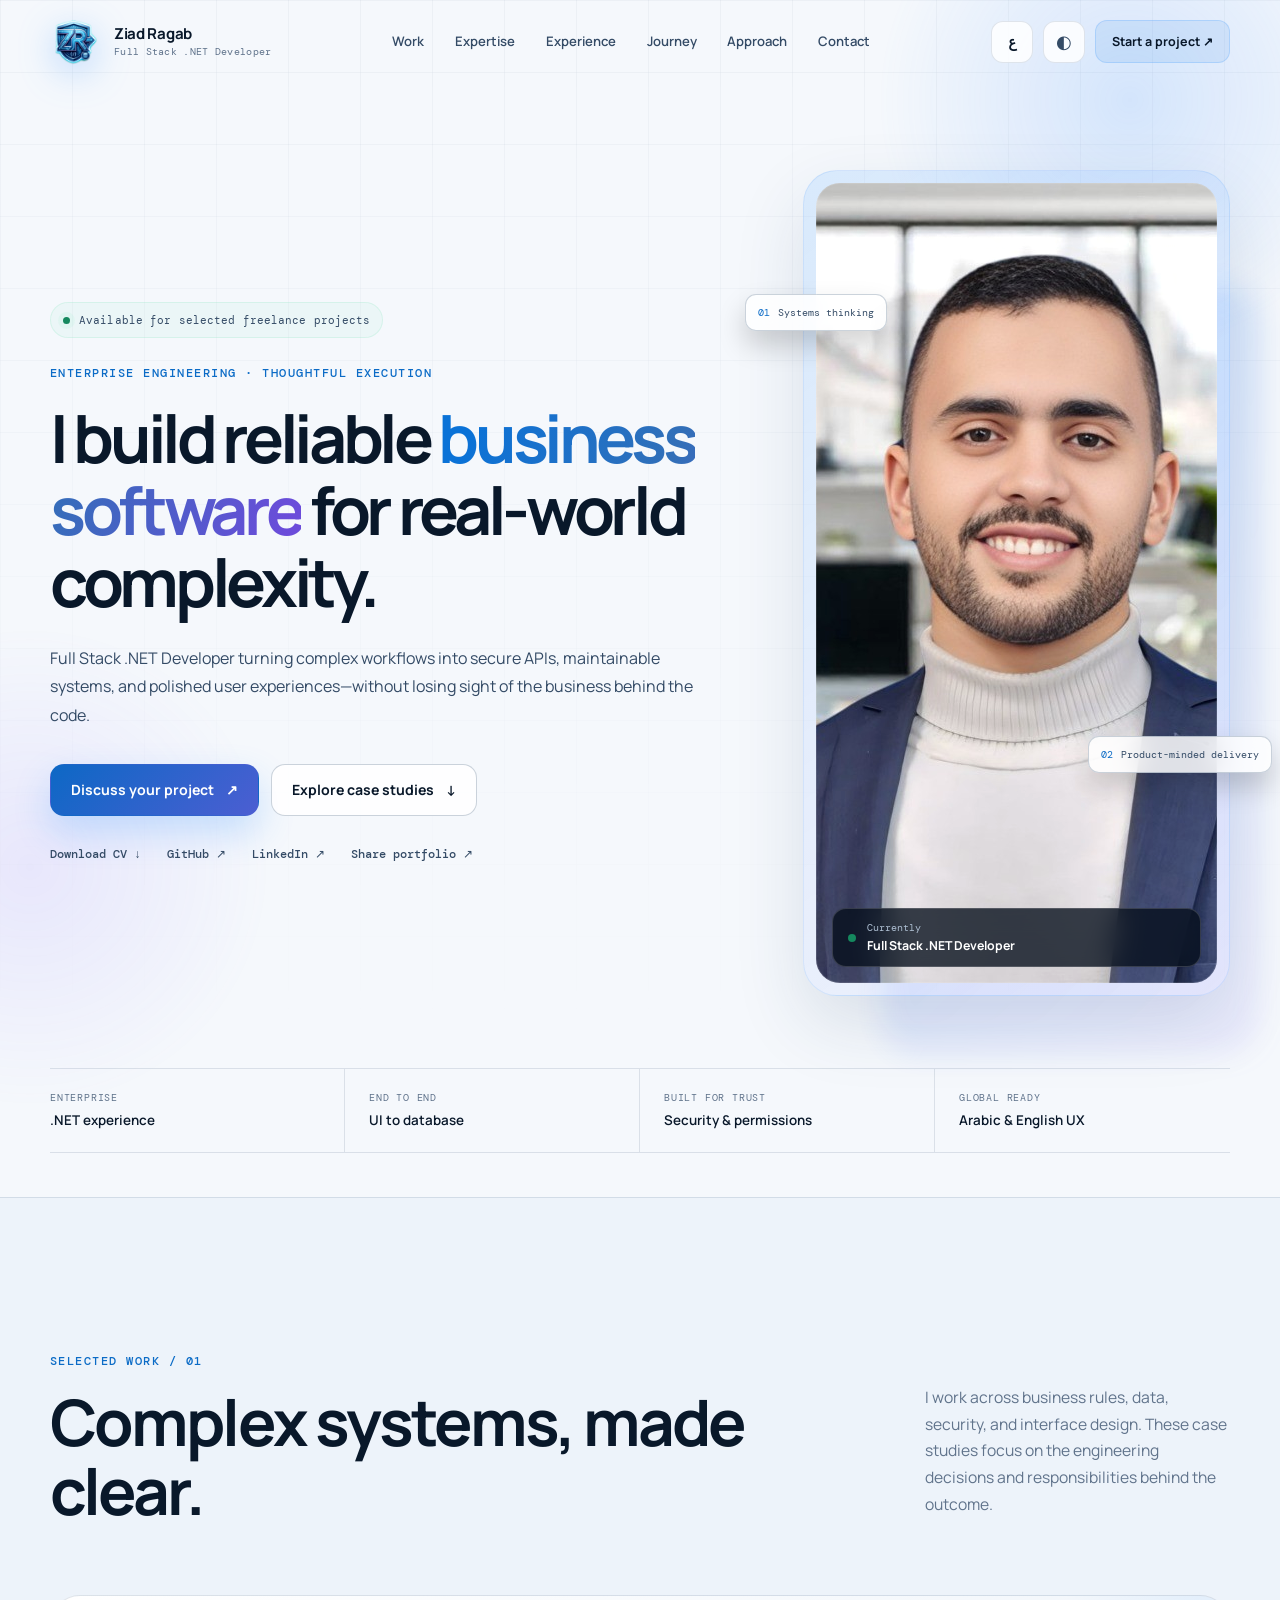
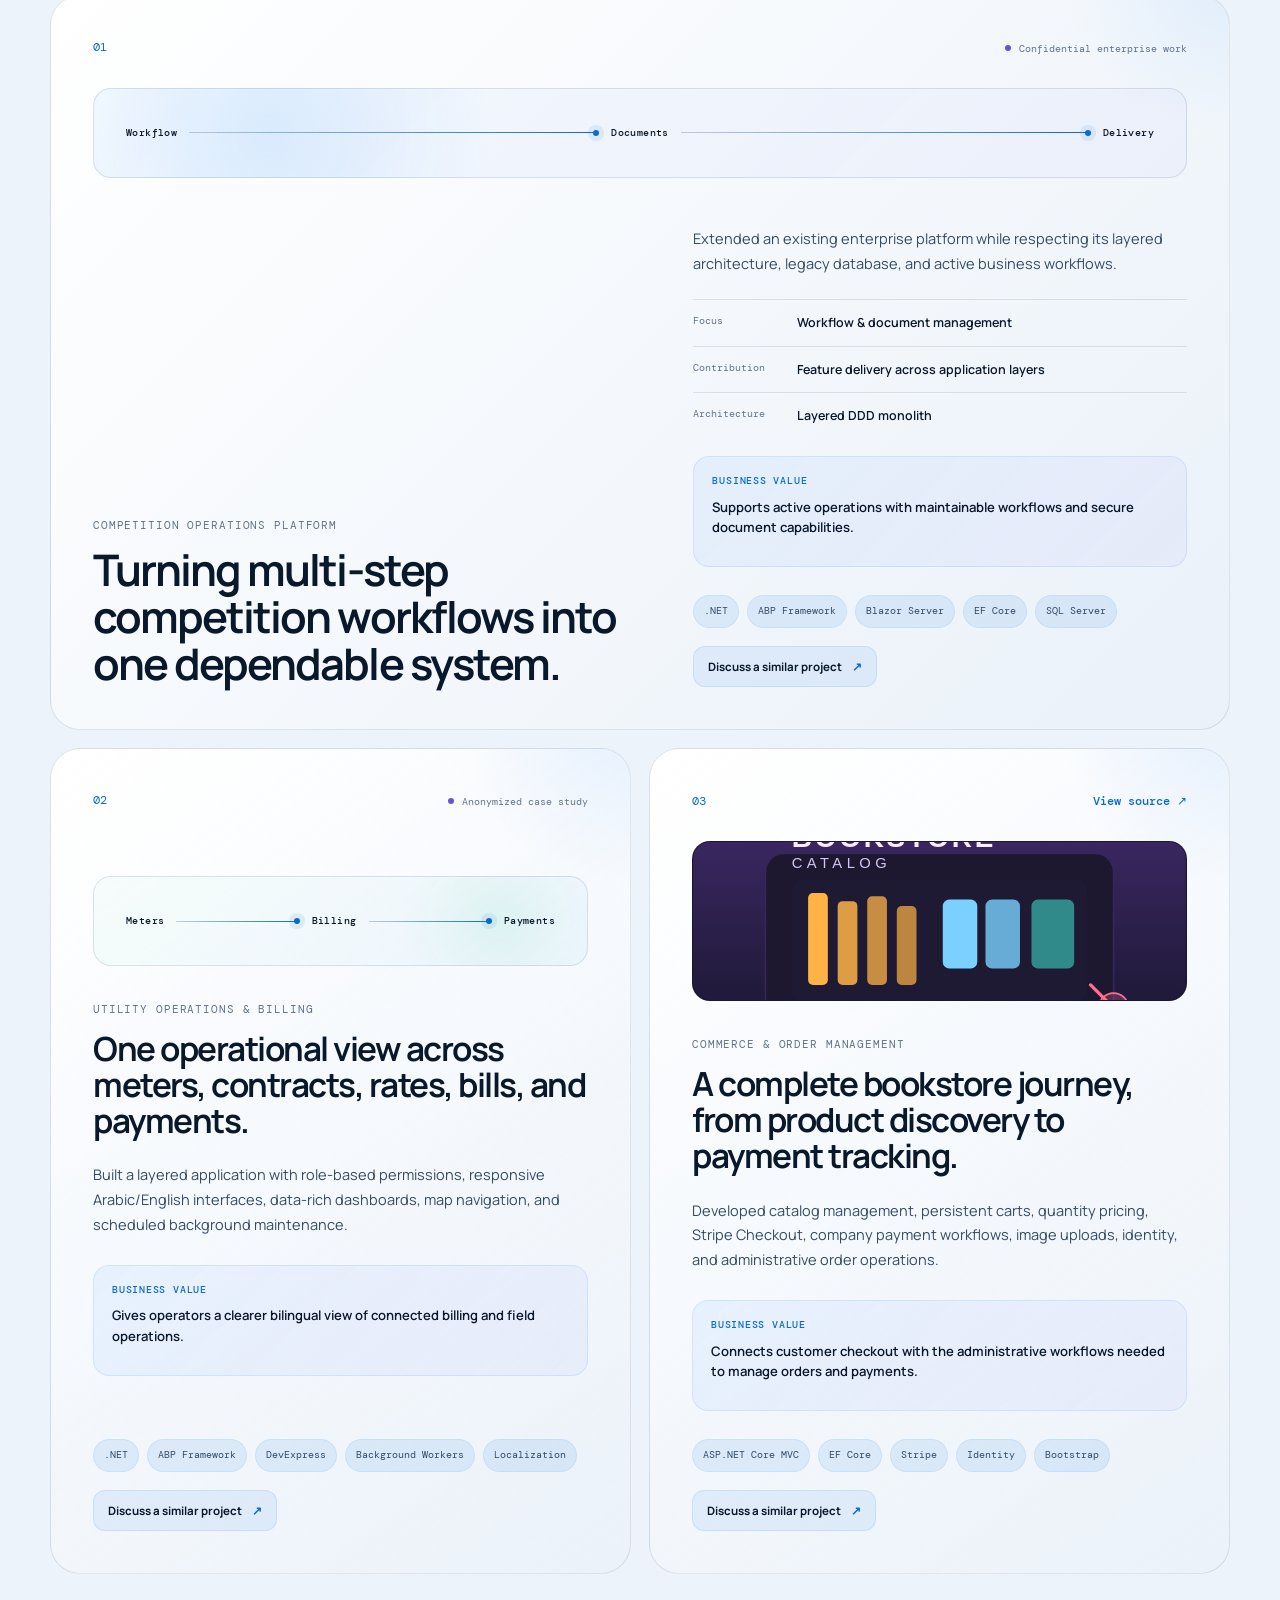
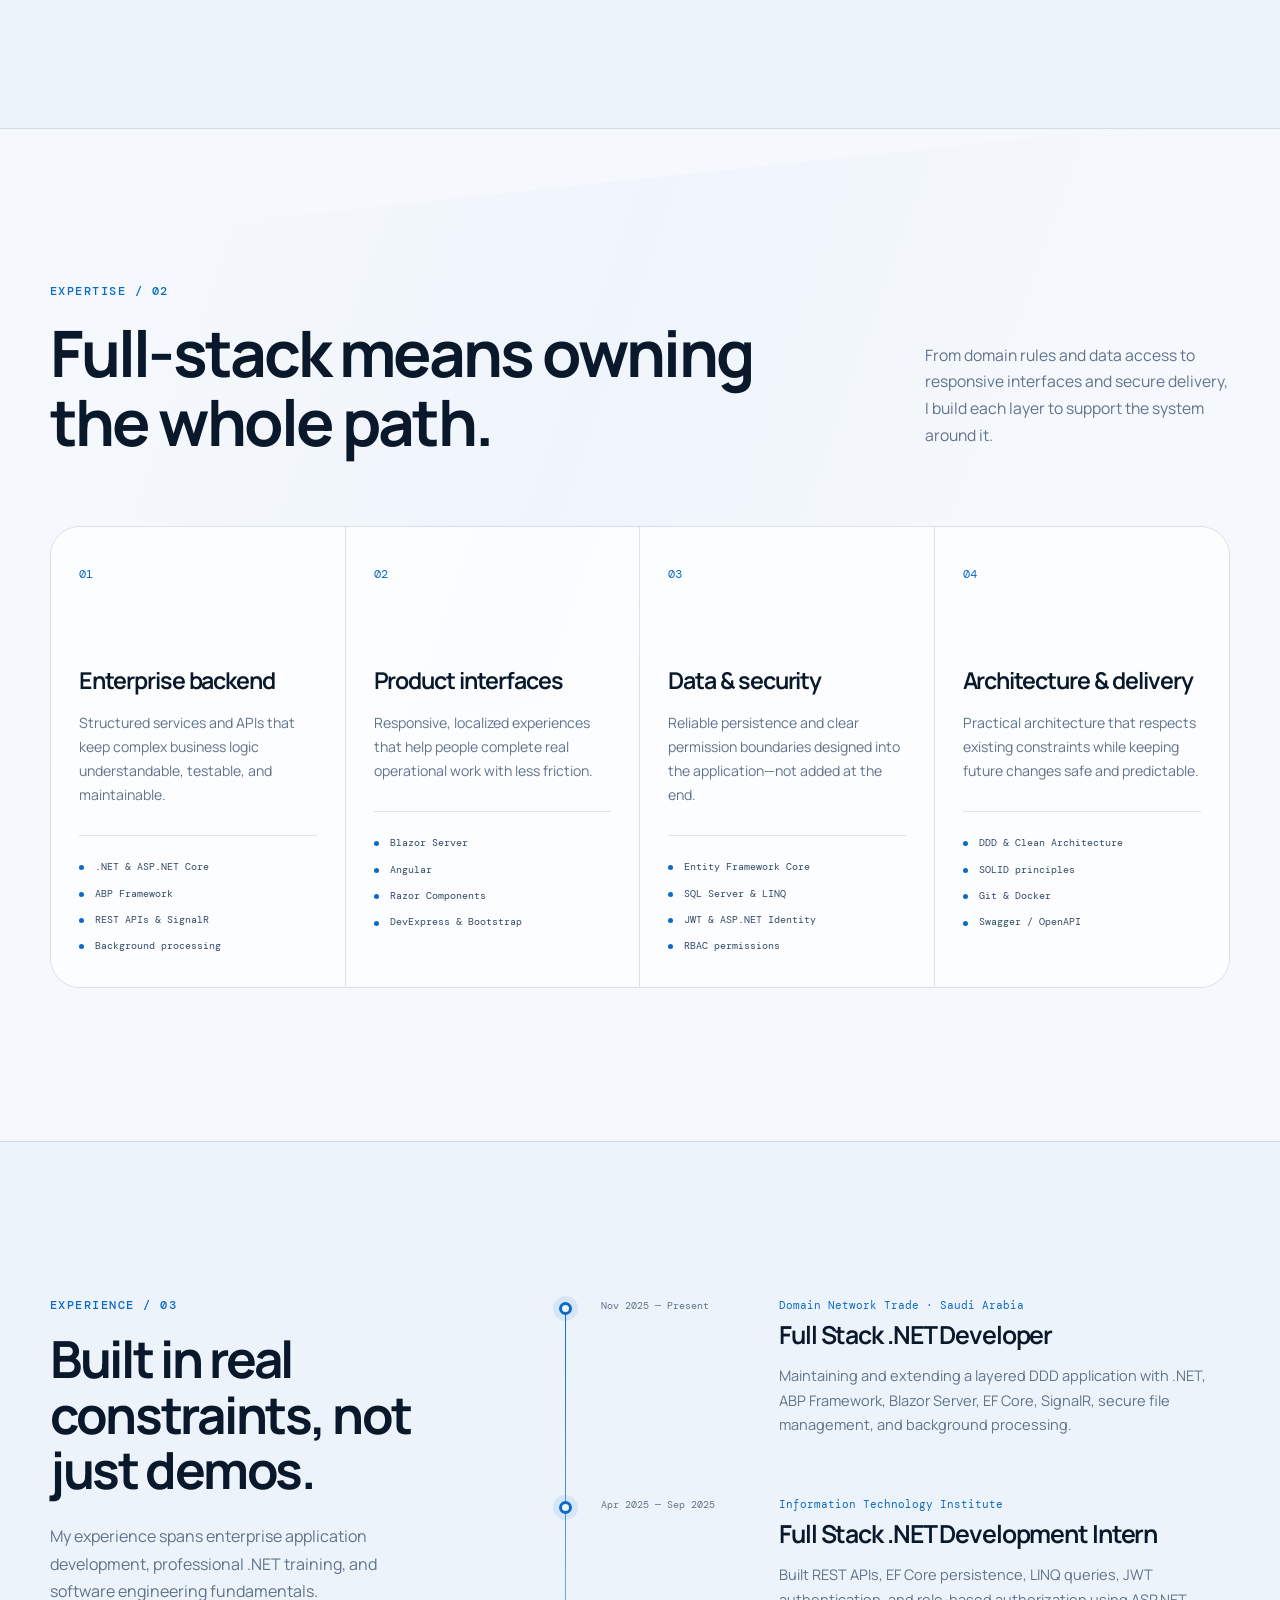
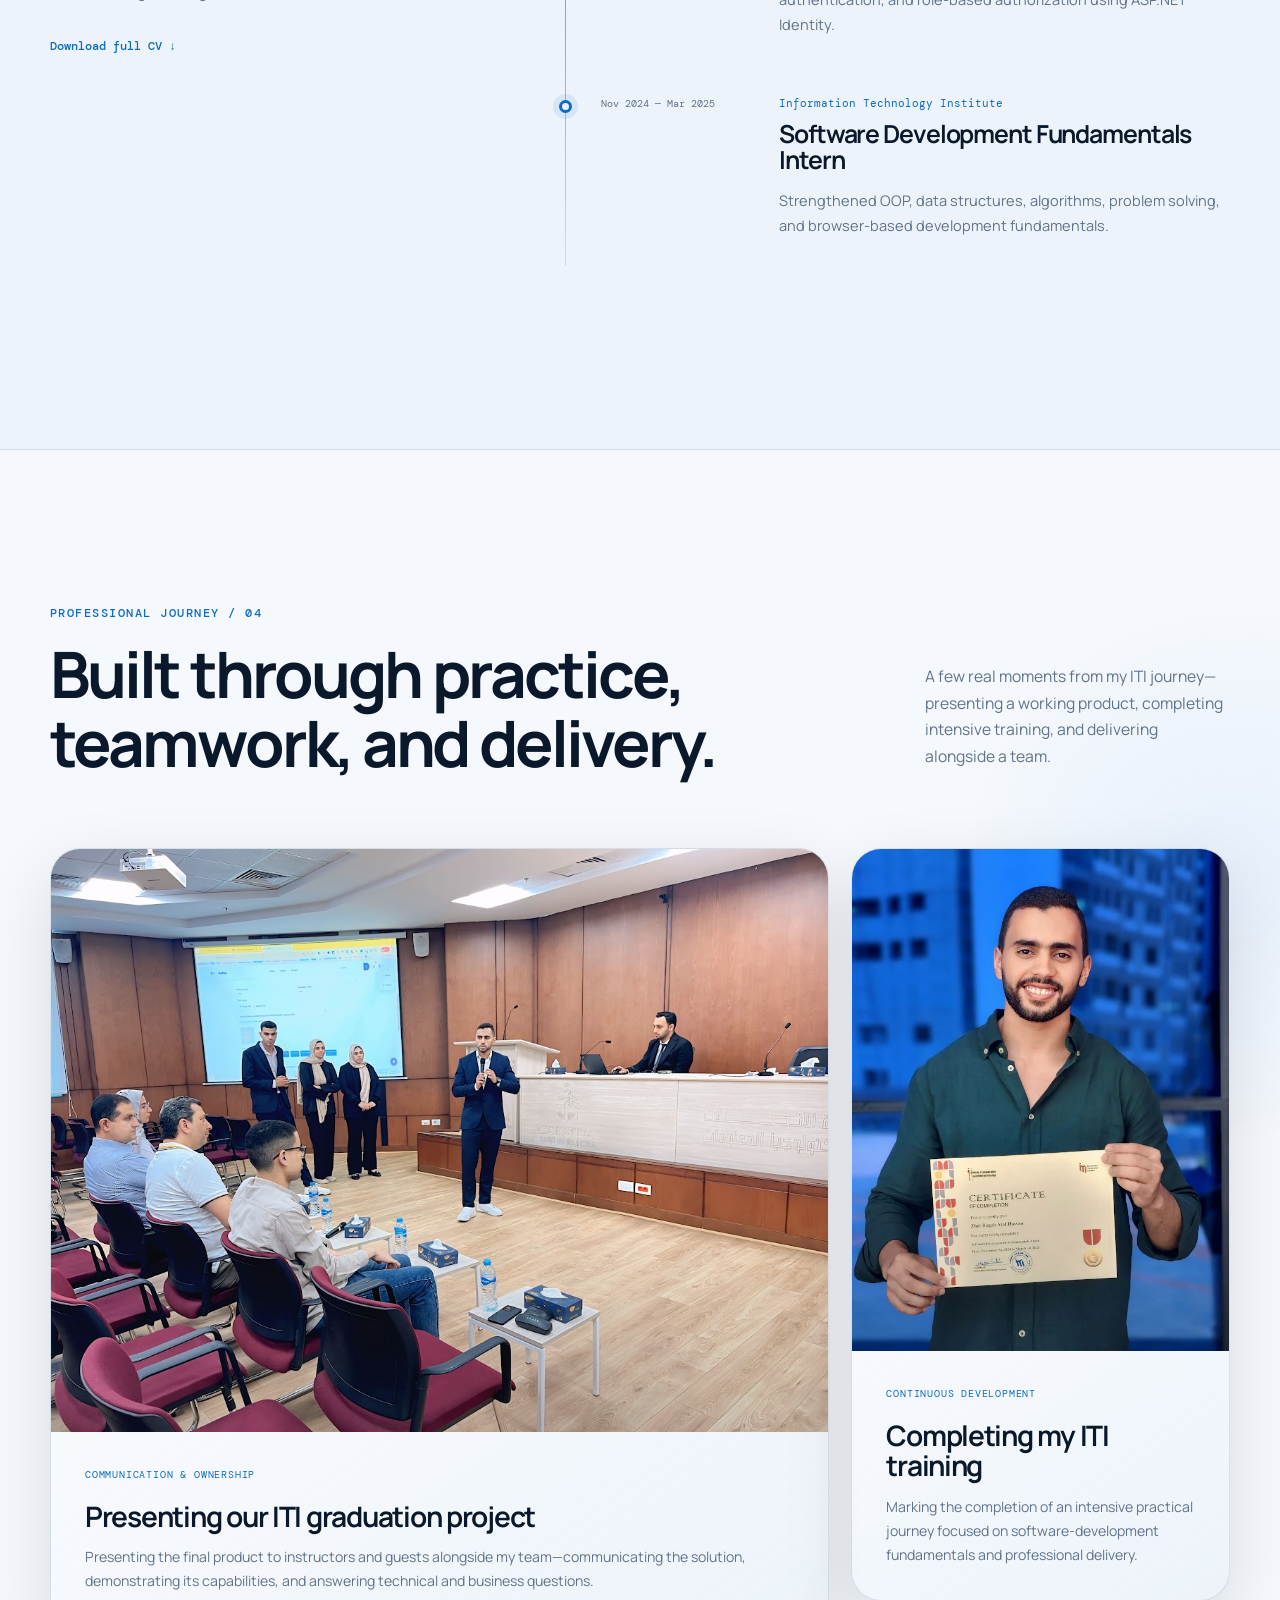
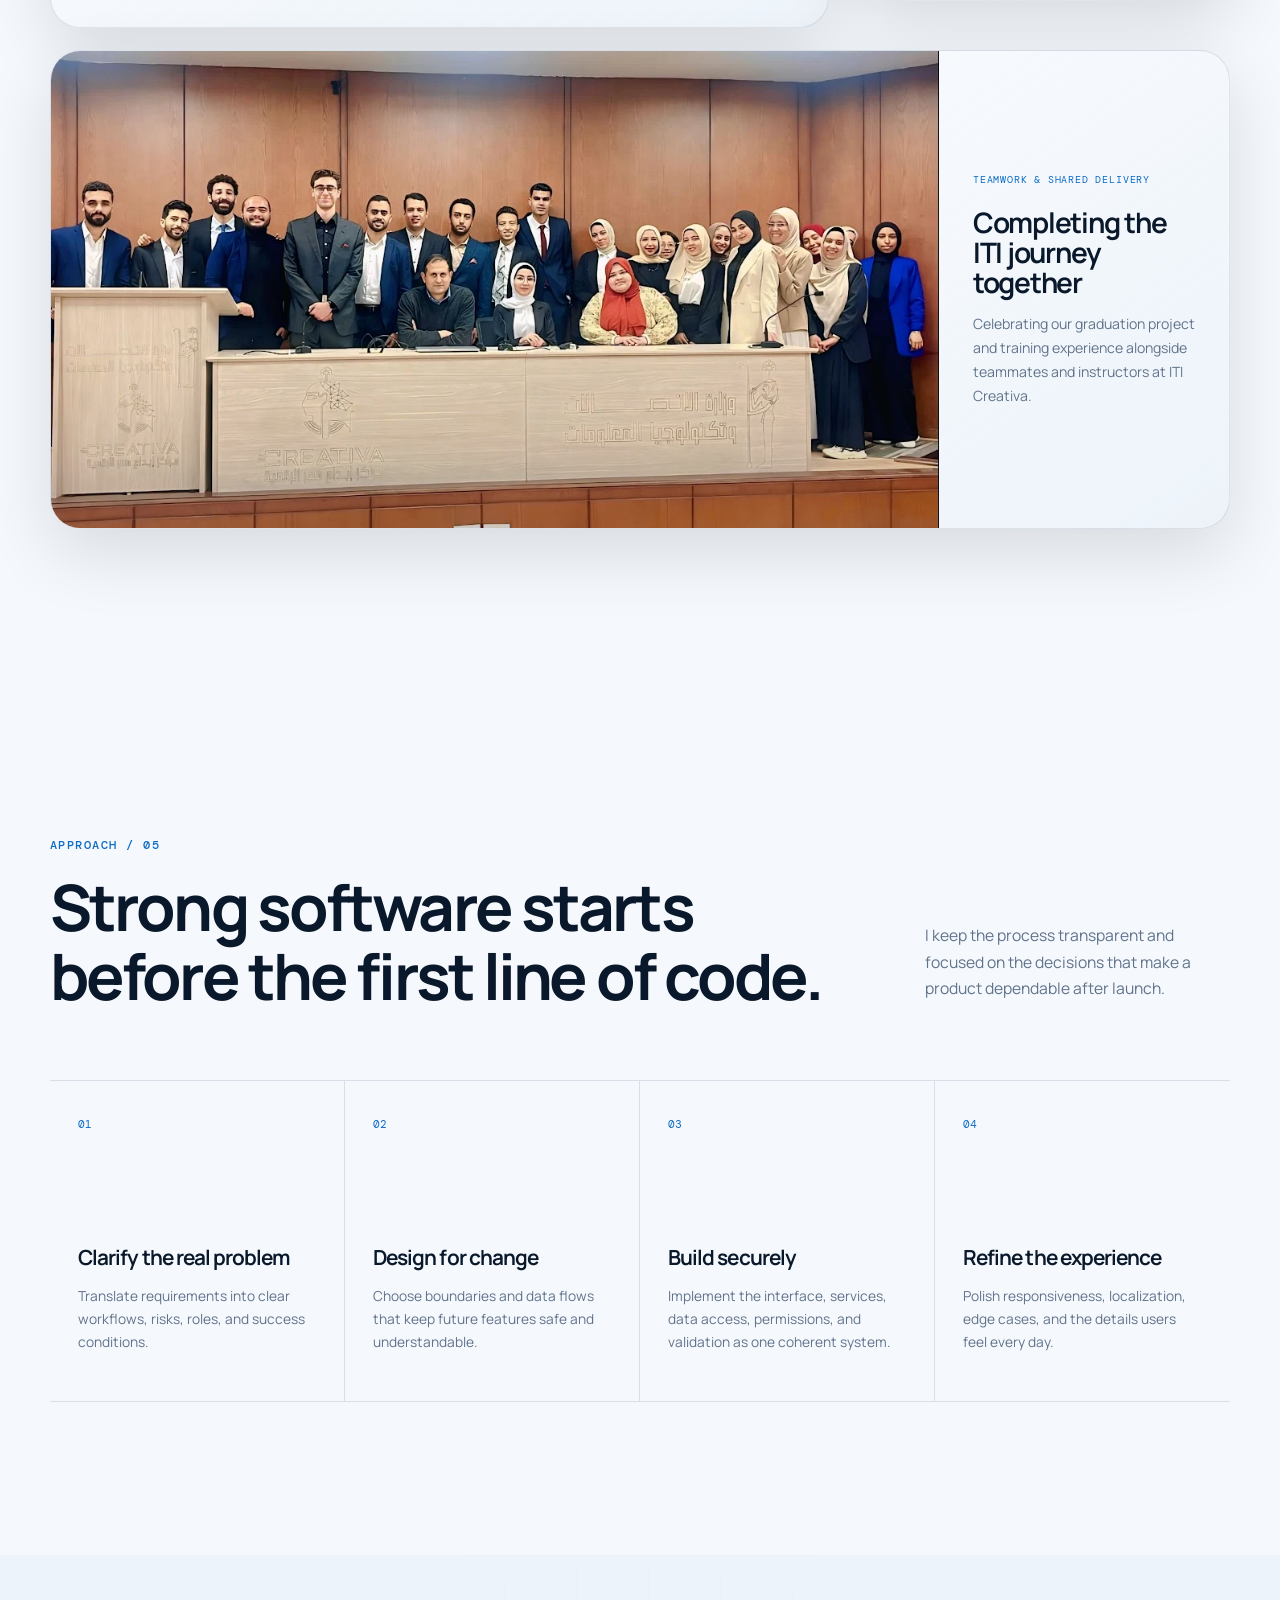
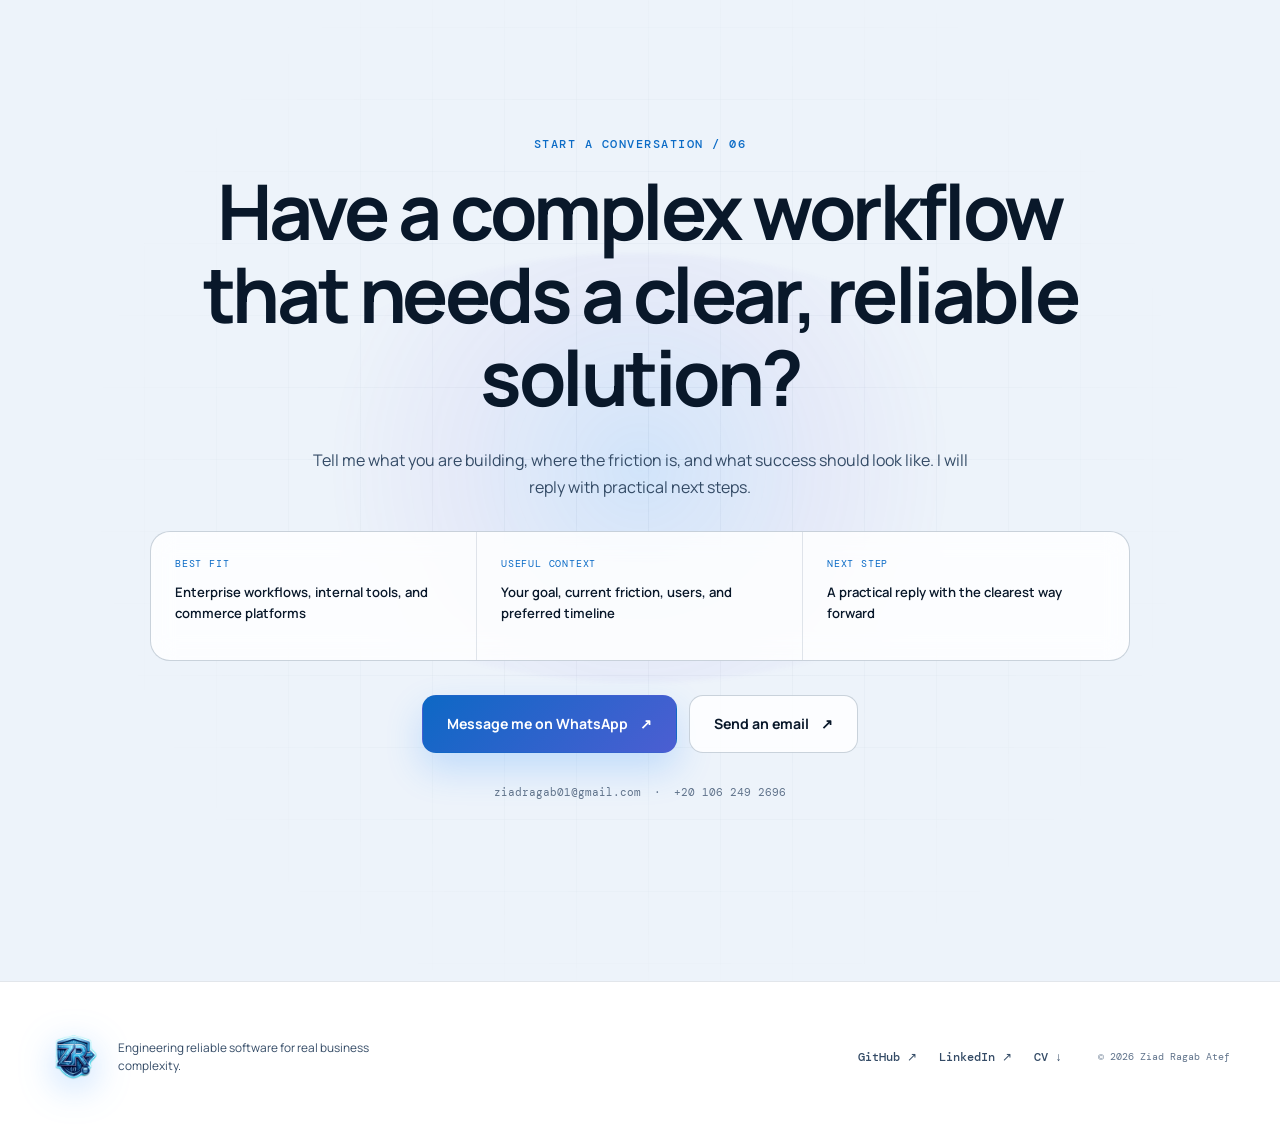
==== commit 8b6ecb57: "feat: add share portfolio button and toast notification for improved user experience" ====
--- a/index.html
+++ b/index.html
@@ -6,14 +6,51 @@
   <meta name="color-scheme" content="dark light">
   <meta name="theme-color" content="#07111f">
 
+  <script>
+    (() => {
+      const root = document.documentElement;
+      let theme;
+      let language = new URLSearchParams(window.location.search).get("lang");
+      try { theme = window.localStorage.getItem("portfolio-theme"); } catch { theme = null; }
+      if (theme !== "light" && theme !== "dark") {
+        theme = window.matchMedia("(prefers-color-scheme: dark)").matches ? "dark" : "light";
+      }
+      if (language !== "en" && language !== "ar") {
+        try { language = window.localStorage.getItem("portfolio-language"); } catch { language = null; }
+      }
+      if (language !== "en" && language !== "ar") {
+        language = navigator.language?.toLowerCase().startsWith("ar") ? "ar" : "en";
+      }
+      root.lang = language;
+      root.dir = language === "ar" ? "rtl" : "ltr";
+      root.dataset.language = language;
+      root.dataset.theme = theme;
+      document.querySelector('meta[name="color-scheme"]')?.setAttribute("content", theme === "light" ? "light dark" : "dark light");
+      document.querySelector('meta[name="theme-color"]')?.setAttribute("content", theme === "light" ? "#f5f8fc" : "#07111f");
+      root.classList.add("i18n-pending");
+      window.setTimeout(() => root.classList.remove("i18n-pending"), 3000);
+    })();
+  </script>
+  <style>html.i18n-pending body{visibility:hidden}</style>
+
   <title data-i18n-content="meta.title">Ziad Ragab Atef | Full Stack .NET Developer</title>
   <meta name="description" content="Full Stack .NET Developer building secure, maintainable enterprise applications with .NET, ABP Framework, Blazor, Angular, and SQL Server." data-i18n-content="meta.description">
   <meta name="author" content="Ziad Ragab Atef">
   <meta name="robots" content="index, follow">
+  <meta name="application-name" content="Ziad Ragab Portfolio">
+  <meta name="apple-mobile-web-app-title" content="Ziad Ragab">
+  <meta name="mobile-web-app-capable" content="yes">
+  <meta name="apple-mobile-web-app-capable" content="yes">
+  <meta name="apple-mobile-web-app-status-bar-style" content="black-translucent">
   <link rel="canonical" href="https://ziad-ragab.github.io/my-portfolio/">
+  <link rel="alternate" hreflang="en" href="https://ziad-ragab.github.io/my-portfolio/?lang=en">
+  <link rel="alternate" hreflang="ar" href="https://ziad-ragab.github.io/my-portfolio/?lang=ar">
+  <link rel="alternate" hreflang="x-default" href="https://ziad-ragab.github.io/my-portfolio/">
 
   <meta property="og:type" content="website">
   <meta property="og:url" content="https://ziad-ragab.github.io/my-portfolio/">
+  <meta property="og:locale" content="en_US">
+  <meta property="og:locale:alternate" content="ar_EG">
   <meta property="og:title" content="Ziad Ragab Atef | Full Stack .NET Developer" data-i18n-content="meta.title">
   <meta property="og:description" content="Reliable enterprise software, from business workflows and secure APIs to polished responsive interfaces." data-i18n-content="meta.socialDescription">
   <meta property="og:image" content="https://ziad-ragab.github.io/my-portfolio/assets/og.png">
@@ -24,23 +61,30 @@
   <meta name="twitter:image" content="https://ziad-ragab.github.io/my-portfolio/assets/og.png">
 
   <link rel="icon" type="image/png" sizes="128x128" href="assets/favicon.png">
+  <link rel="apple-touch-icon" href="assets/brand-logo.png">
+  <link rel="manifest" href="site.webmanifest">
   <link rel="preload" as="image" href="assets/myPhoto.jpg" type="image/jpeg" fetchpriority="high">
   <link rel="preconnect" href="https://fonts.googleapis.com">
   <link rel="preconnect" href="https://fonts.gstatic.com" crossorigin>
   <link href="https://fonts.googleapis.com/css2?family=DM+Mono:wght@400;500&family=Manrope:wght@400;500;600;700;800&family=Noto+Sans+Arabic:wght@400;500;600;700;800&display=swap" rel="stylesheet">
-  <link rel="stylesheet" href="styles.css?v=20260722-9">
-  <script src="script.js?v=20260722-9" defer></script>
+  <link rel="stylesheet" href="styles.css?v=20260722-13">
+  <script src="script.js?v=20260722-13" defer></script>
   <noscript><style>.reveal{opacity:1!important;transform:none!important}</style></noscript>
 
-  <script type="application/ld+json">
+  <script type="application/ld+json" id="person-structured-data">
   {
     "@context": "https://schema.org",
     "@type": "Person",
     "name": "Ziad Ragab Atef",
+    "alternateName": "زياد رجب عاطف",
     "jobTitle": "Full Stack .NET Developer",
+    "description": "Full Stack .NET Developer building secure, maintainable enterprise applications with .NET, ABP Framework, Blazor, Angular, and SQL Server.",
     "email": "mailto:ziadragab01@gmail.com",
     "telephone": "+20 106 249 2696",
-    "url": "https://ziad-ragab.github.io/my-portfolio/",
+    "url": "https://ziad-ragab.github.io/my-portfolio/?lang=en",
+    "image": "https://ziad-ragab.github.io/my-portfolio/assets/myPhoto.jpg",
+    "inLanguage": "en",
+    "knowsLanguage": ["en", "ar"],
     "sameAs": [
       "https://github.com/Ziad-Ragab",
       "https://www.linkedin.com/in/ziadragab"
@@ -115,6 +159,7 @@
             <a href="assets/Ziad-Ragab-CV.pdf" download><span data-i18n="actions.downloadCv">Download CV</span> <span aria-hidden="true">↓</span></a>
             <a href="https://github.com/Ziad-Ragab" target="_blank" rel="noreferrer">GitHub <span aria-hidden="true">↗</span></a>
             <a href="https://www.linkedin.com/in/ziadragab" target="_blank" rel="noreferrer">LinkedIn <span aria-hidden="true">↗</span></a>
+            <button class="share-link" id="share-portfolio" type="button"><span data-i18n="actions.share">Share portfolio</span> <span aria-hidden="true">↗</span></button>
           </div>
         </div>
 
@@ -423,5 +468,6 @@
   <a class="floating-contact" data-contact="whatsapp" href="https://wa.me/201062492696?text=Hi%20Ziad%2C%20I%27d%20like%20to%20discuss%20a%20software%20project." target="_blank" rel="noreferrer" aria-label="Message Ziad on WhatsApp">
     <span aria-hidden="true">↗</span><strong>Let's talk</strong>
   </a>
+  <p class="share-toast" id="share-status" role="status" aria-live="polite"></p>
 </body>
 </html>
--- a/styles.css
+++ b/styles.css
@@ -557,6 +557,7 @@
 }
 
 .hero-links a,
+.hero-links button,
 .text-link,
 .case-link,
 .footer-links a {
@@ -569,10 +570,48 @@
 }
 
 .hero-links a:hover,
+.hero-links button:hover,
 .text-link:hover,
 .case-link:hover,
 .footer-links a:hover {
   color: var(--accent);
+}
+
+.share-link {
+  appearance: none;
+  padding: 0;
+  border: 0;
+  color: inherit;
+  background: none;
+  cursor: pointer;
+}
+
+.share-toast {
+  position: fixed;
+  z-index: 120;
+  right: 50%;
+  bottom: 24px;
+  max-width: min(420px, calc(100vw - 32px));
+  margin: 0;
+  padding: 11px 16px;
+  border: 1px solid var(--line-strong);
+  border-radius: 999px;
+  color: var(--text);
+  background: var(--surface-glass);
+  box-shadow: var(--shadow);
+  font-size: 0.82rem;
+  font-weight: 700;
+  text-align: center;
+  opacity: 0;
+  pointer-events: none;
+  transform: translate(50%, 12px);
+  transition: opacity 180ms ease, transform 180ms ease;
+  backdrop-filter: blur(16px);
+}
+
+.share-toast.is-visible {
+  opacity: 1;
+  transform: translate(50%, 0);
 }
 
 .hero-visual {
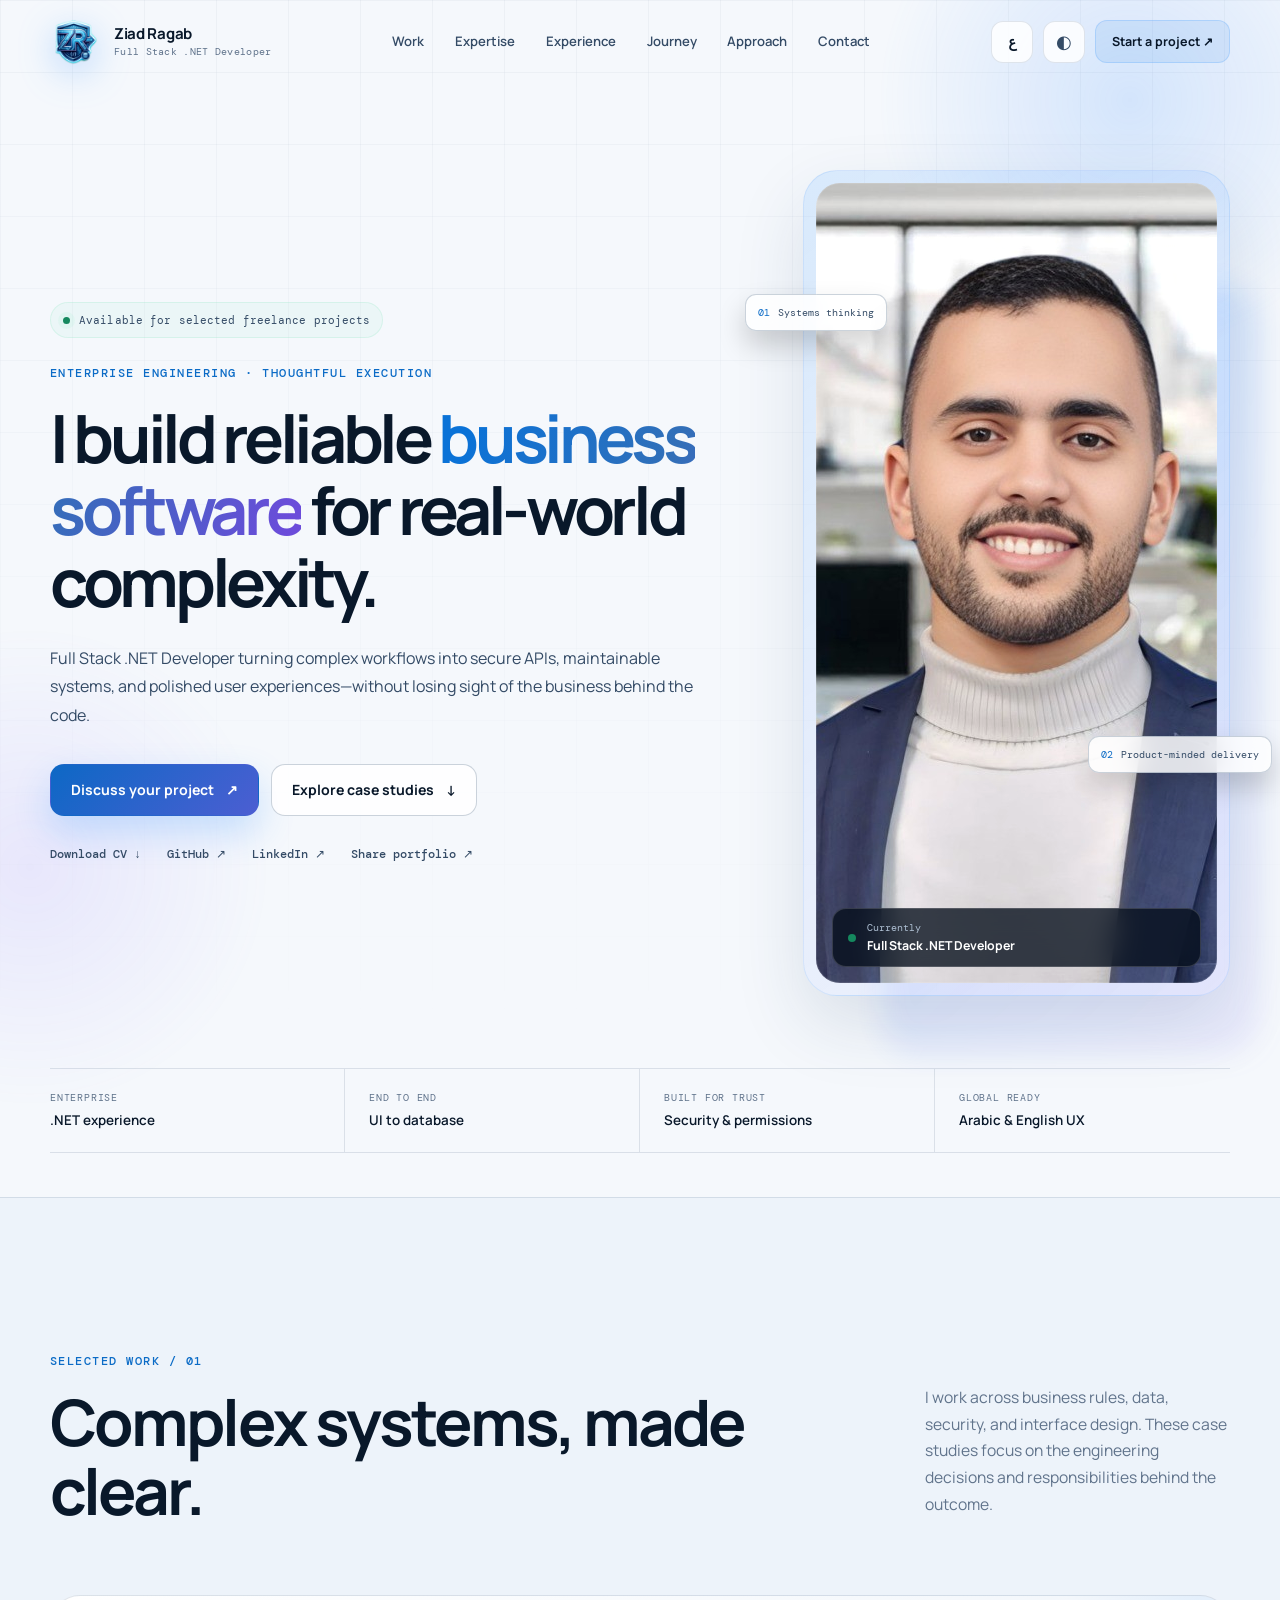
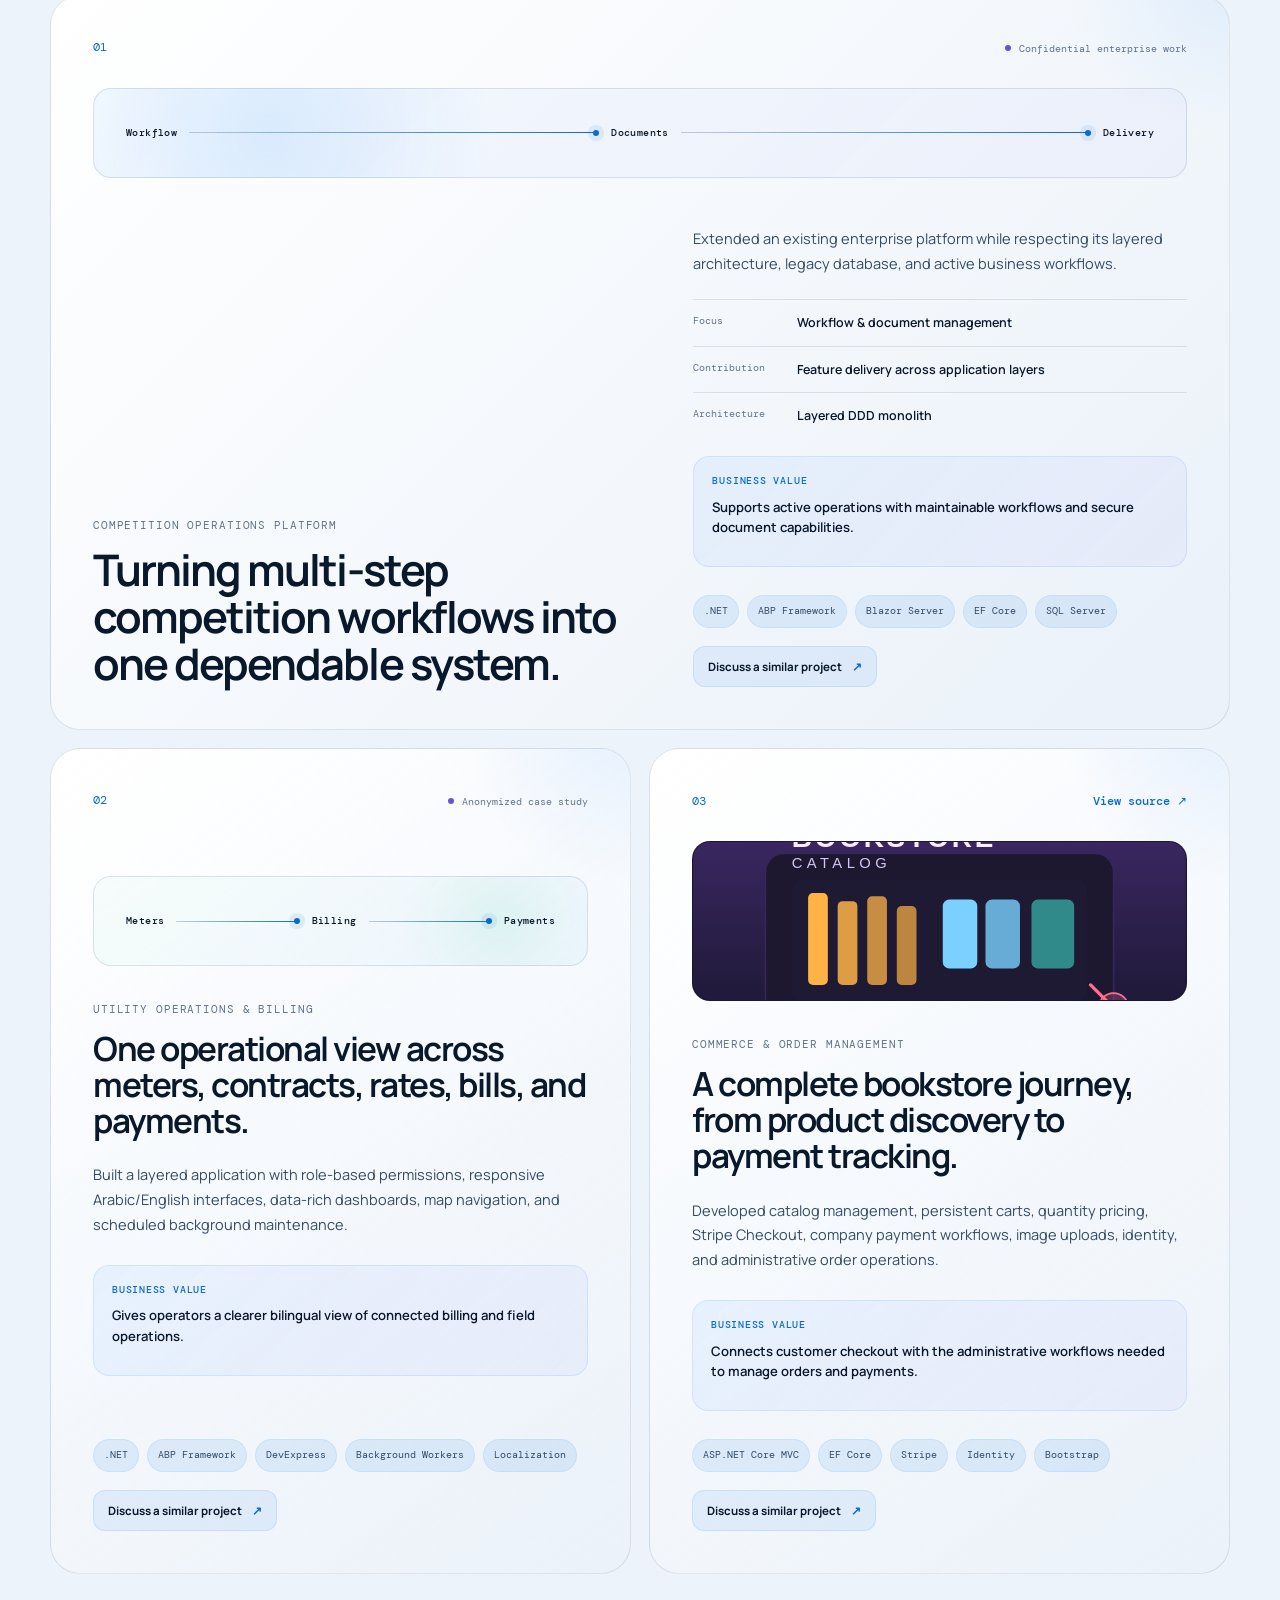
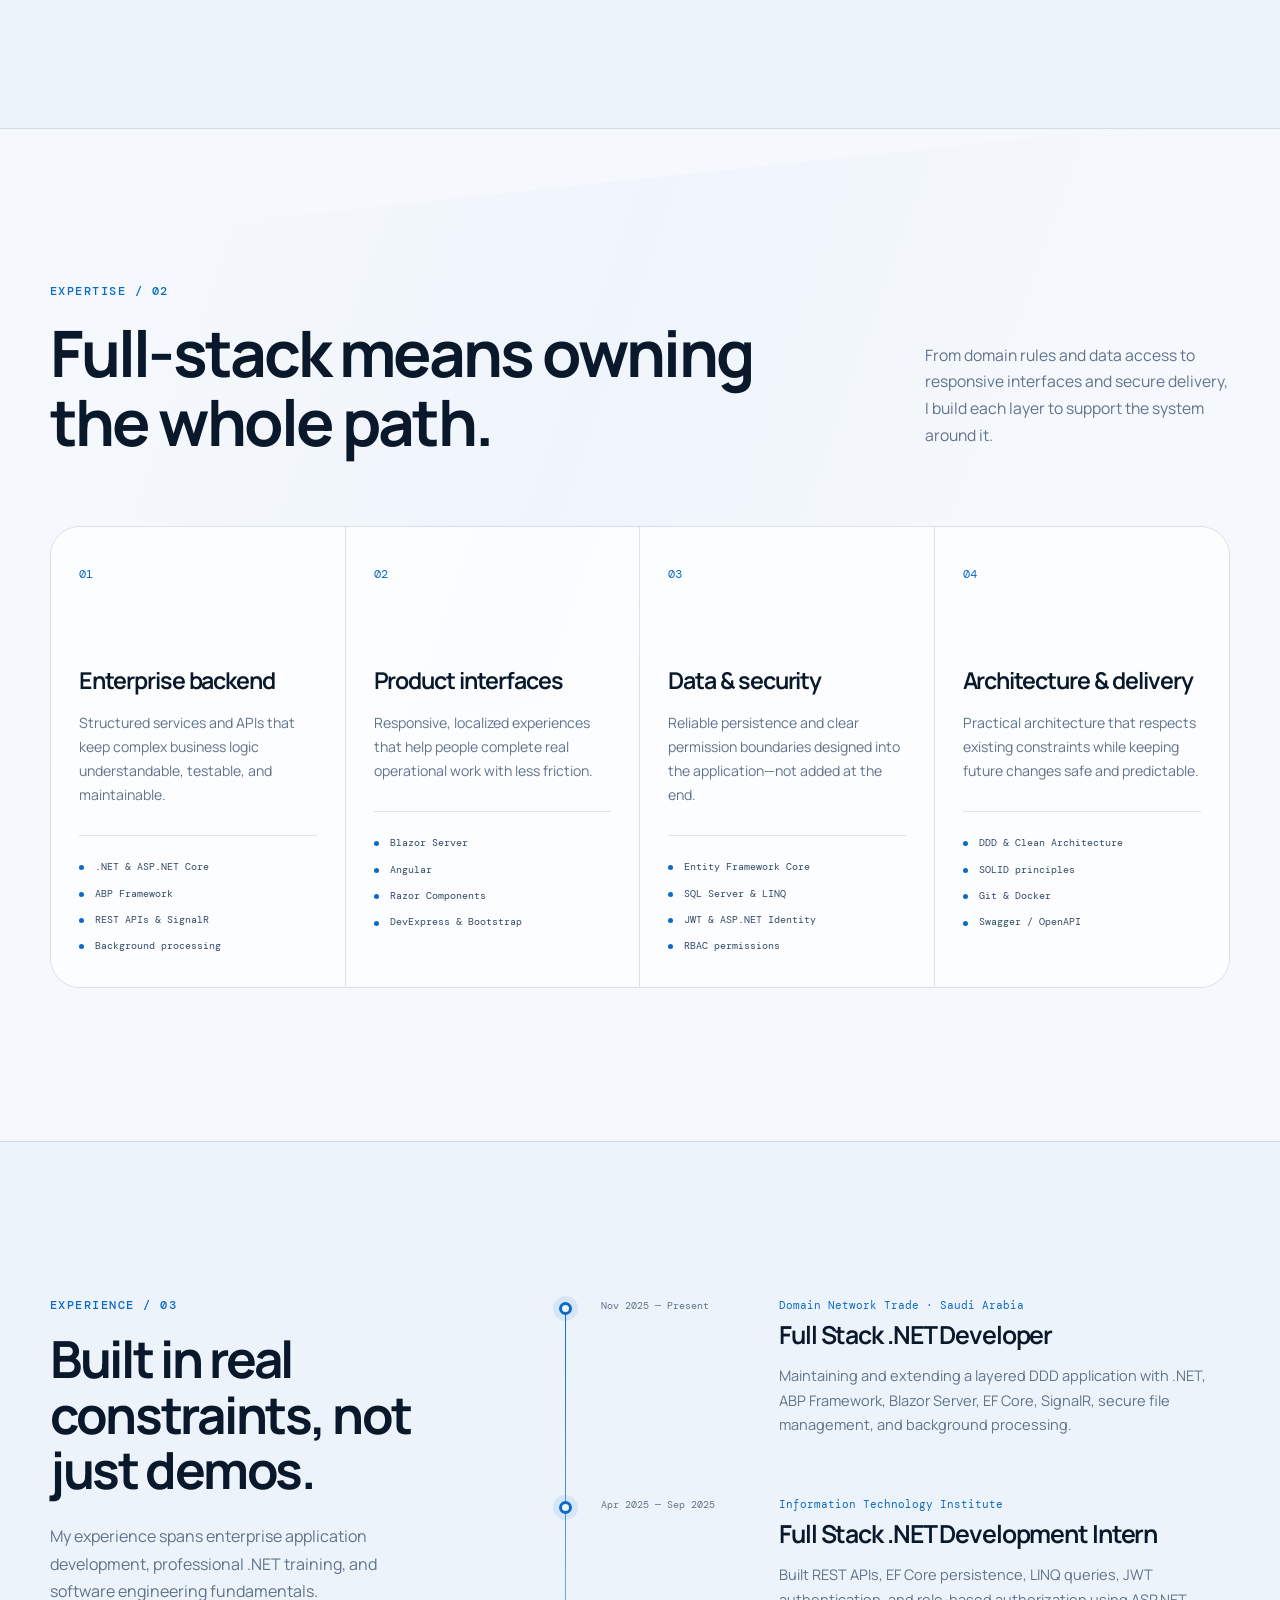
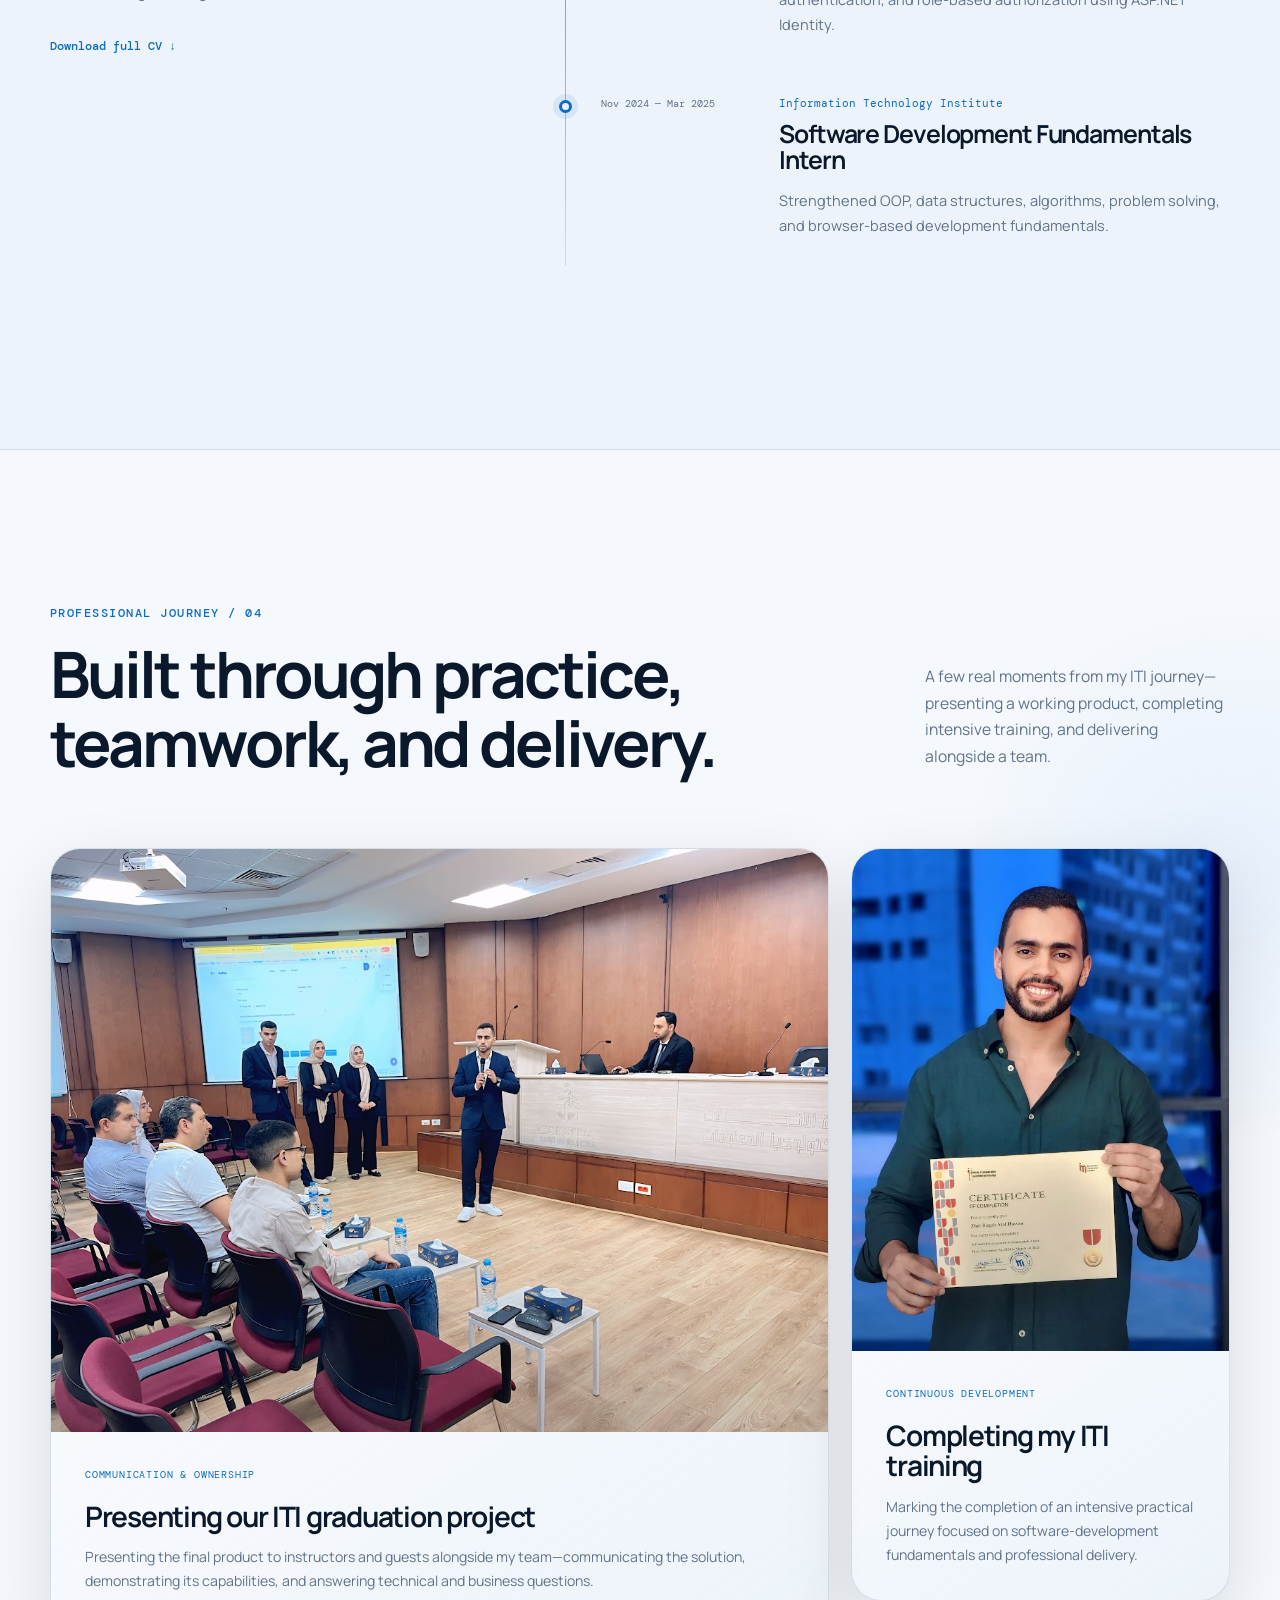
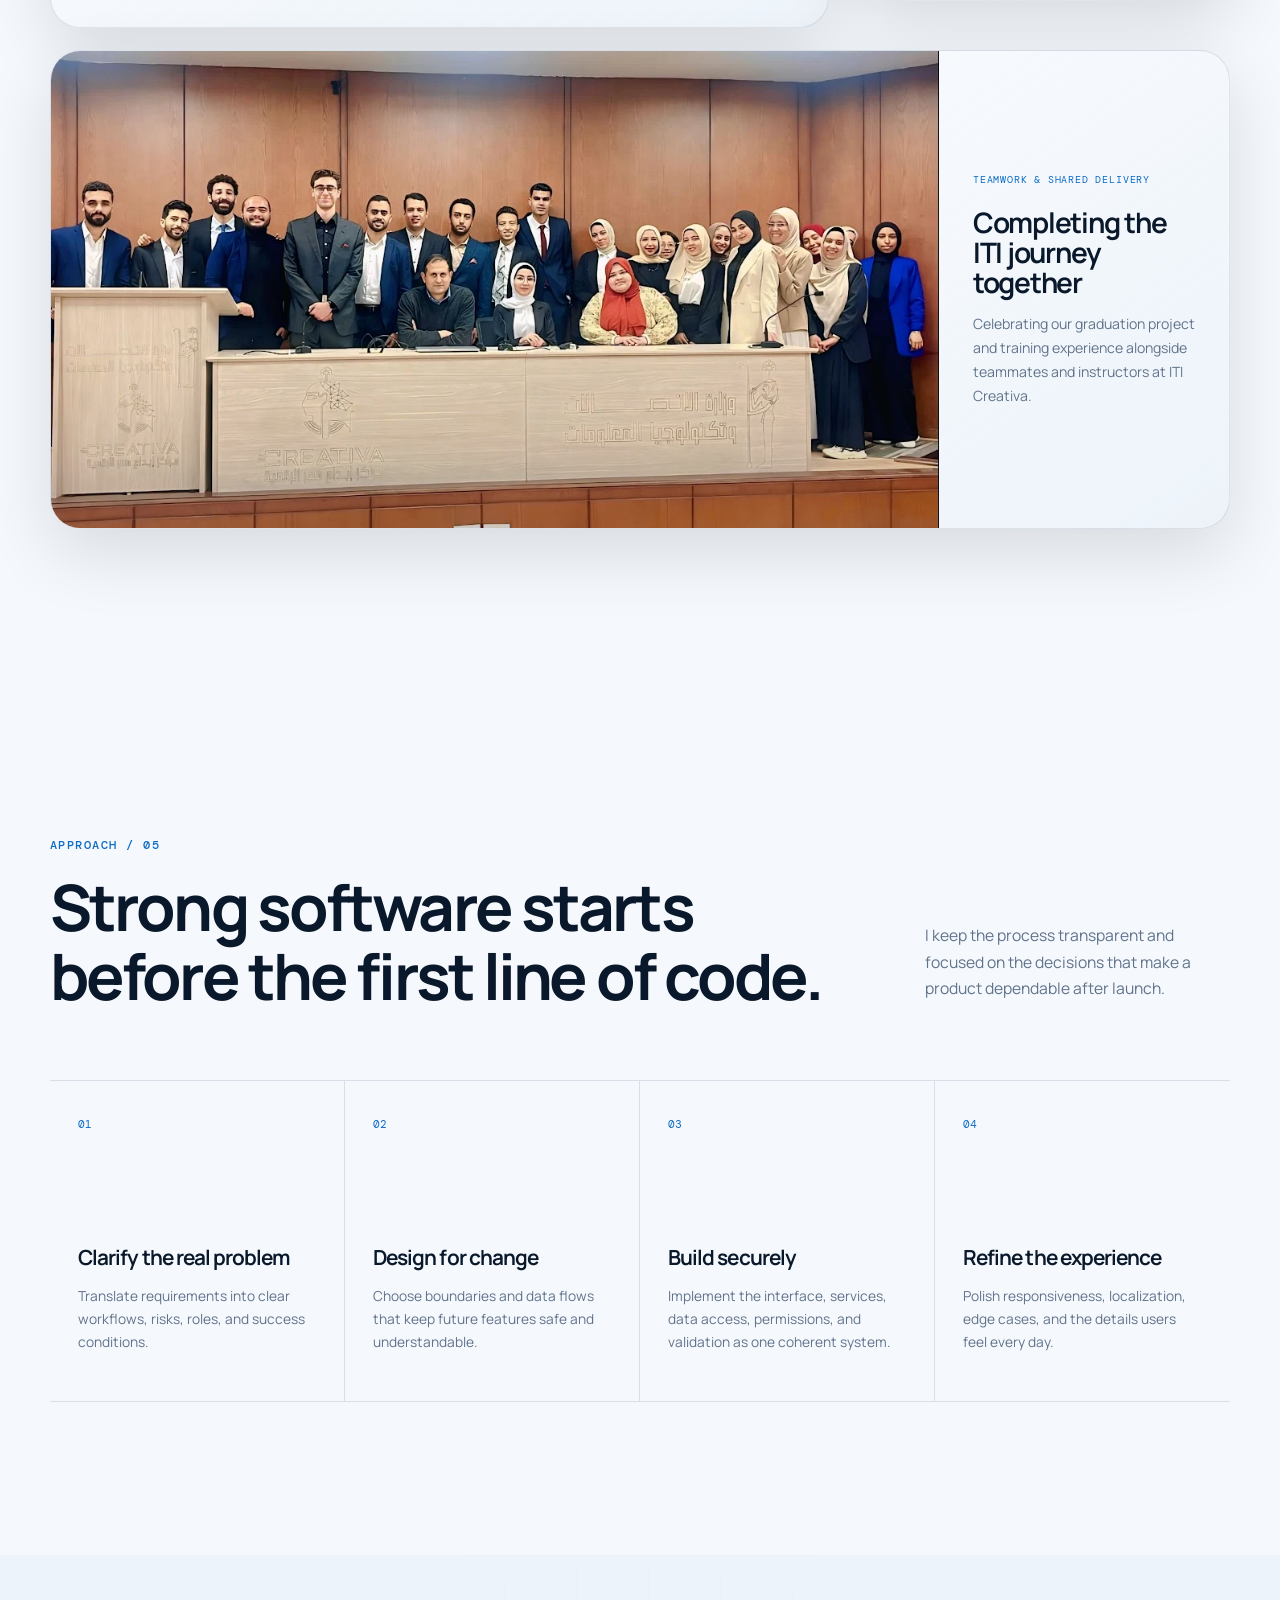
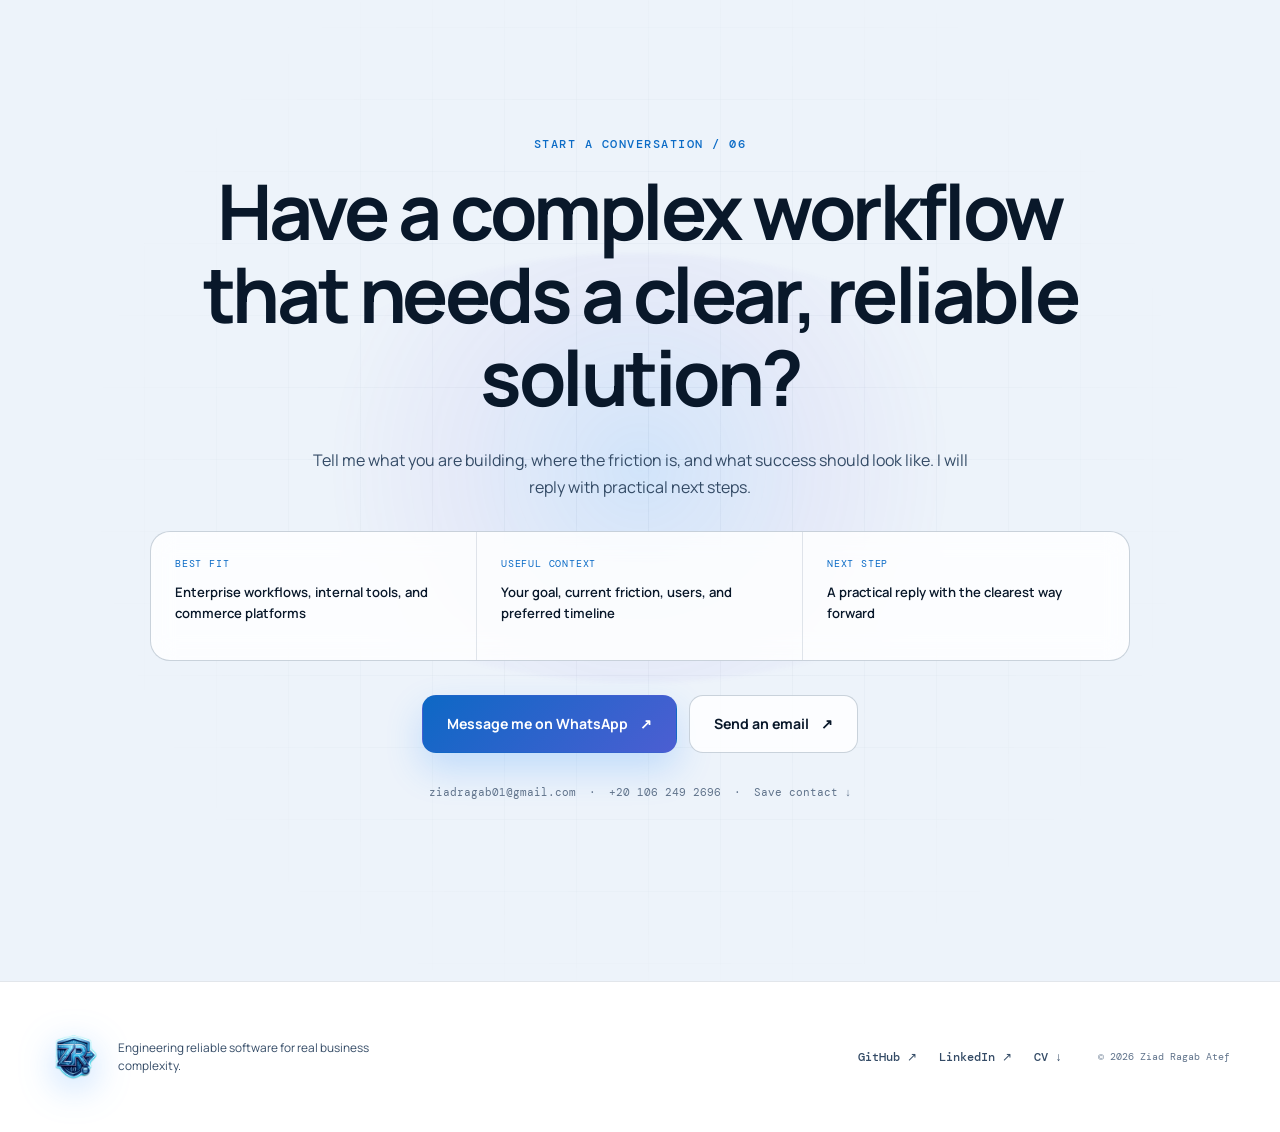
==== commit 2b038754: "feat: add vCard for contact information and update email handling for improved user interaction" ====
--- a/index.html
+++ b/index.html
@@ -68,7 +68,7 @@
   <link rel="preconnect" href="https://fonts.gstatic.com" crossorigin>
   <link href="https://fonts.googleapis.com/css2?family=DM+Mono:wght@400;500&family=Manrope:wght@400;500;600;700;800&family=Noto+Sans+Arabic:wght@400;500;600;700;800&display=swap" rel="stylesheet">
   <link rel="stylesheet" href="styles.css?v=20260722-13">
-  <script src="script.js?v=20260722-13" defer></script>
+  <script src="script.js?v=20260722-15" defer></script>
   <noscript><style>.reveal{opacity:1!important;transform:none!important}</style></noscript>
 
   <script type="application/ld+json" id="person-structured-data">
@@ -439,12 +439,14 @@
         </div>
         <div class="contact-actions">
           <a class="button button-primary button-large" data-contact="whatsapp" href="https://wa.me/201062492696?text=Hi%20Ziad%2C%20I%27d%20like%20to%20discuss%20a%20software%20project." target="_blank" rel="noreferrer">Message me on WhatsApp <span aria-hidden="true">↗</span></a>
-          <a class="button button-secondary button-large" href="mailto:ziadragab01@gmail.com?subject=Software%20project%20inquiry">Send an email <span aria-hidden="true">↗</span></a>
+          <a class="button button-secondary button-large" data-contact="email" href="mailto:ziadragab01@gmail.com?subject=Software%20project%20inquiry">Send an email <span aria-hidden="true">↗</span></a>
         </div>
         <div class="contact-details">
-          <a href="mailto:ziadragab01@gmail.com">ziadragab01@gmail.com</a>
+          <a data-contact="email" href="mailto:ziadragab01@gmail.com">ziadragab01@gmail.com</a>
           <span aria-hidden="true">·</span>
           <a href="tel:+201062492696">+20 106 249 2696</a>
+          <span aria-hidden="true">·</span>
+          <a href="assets/Ziad-Ragab.vcf" download><span data-i18n="actions.saveContact">Save contact</span> <span aria-hidden="true">↓</span></a>
         </div>
       </div>
     </section>
